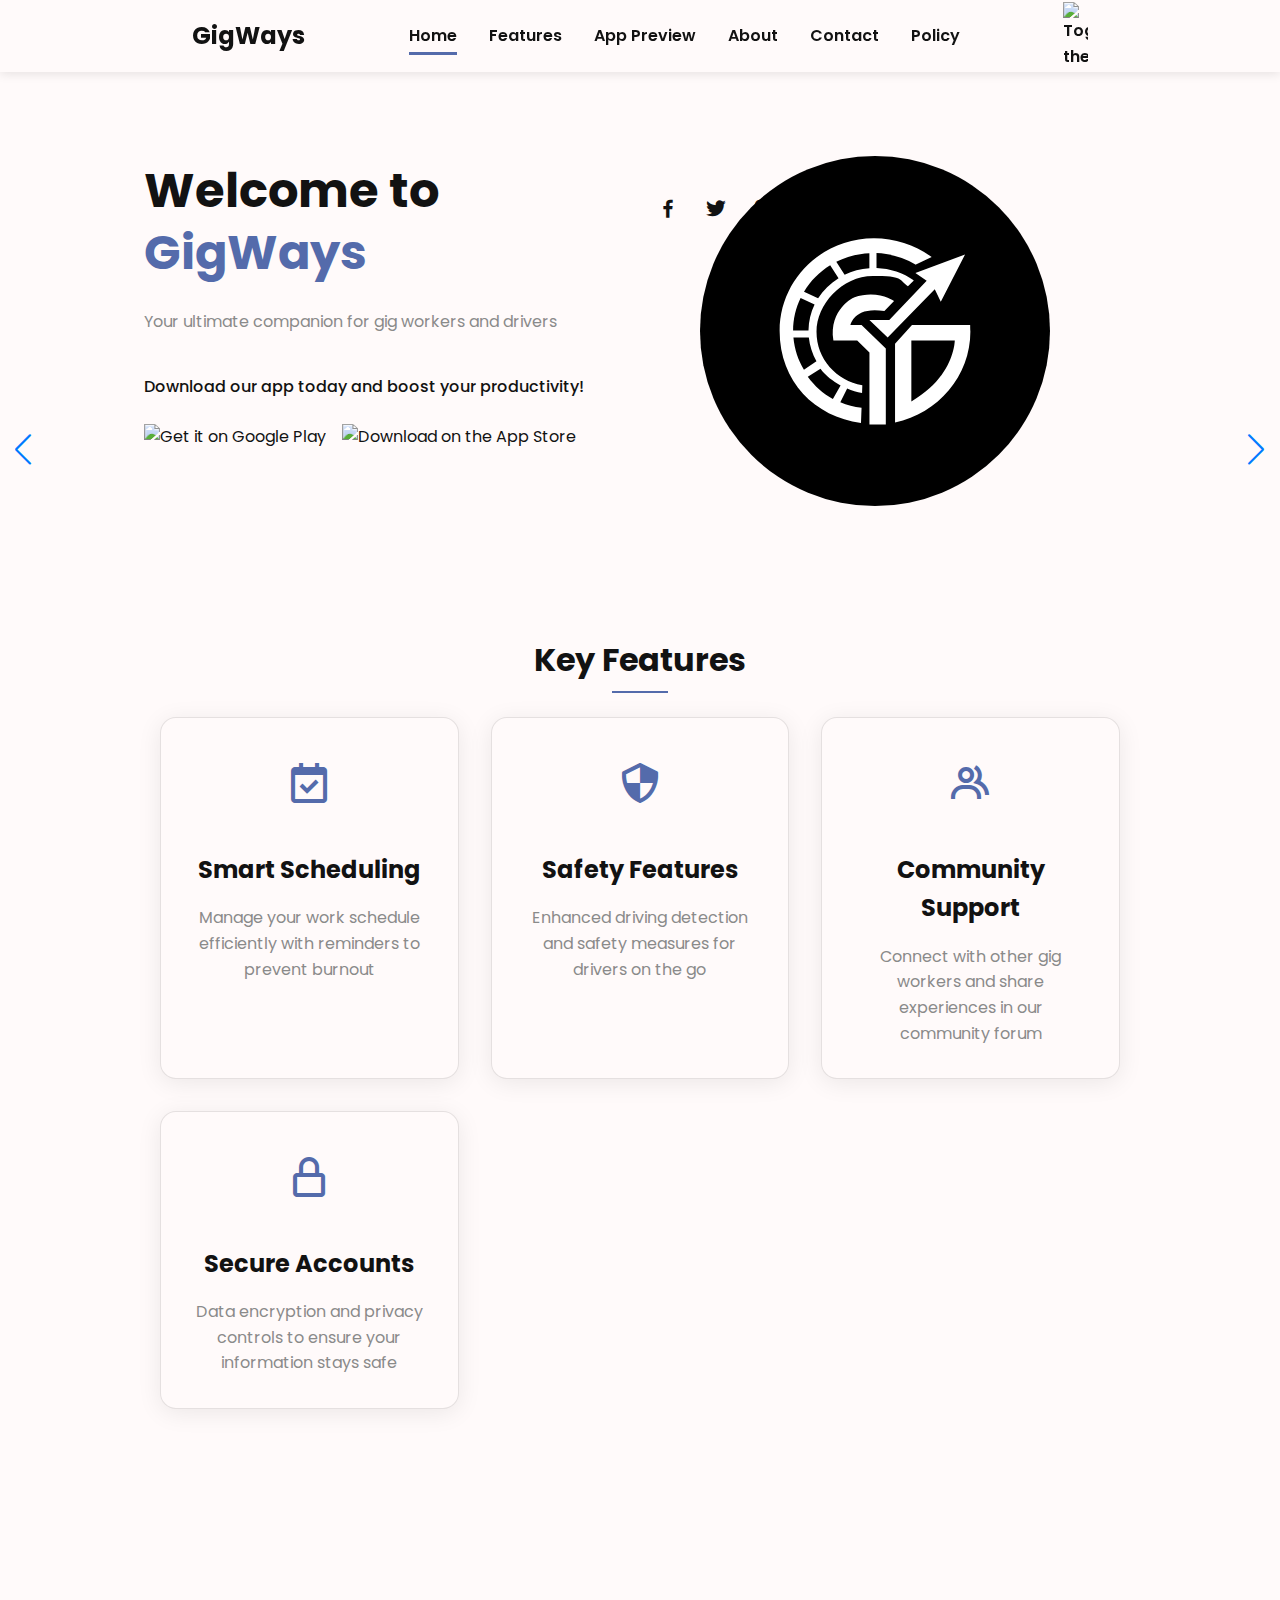
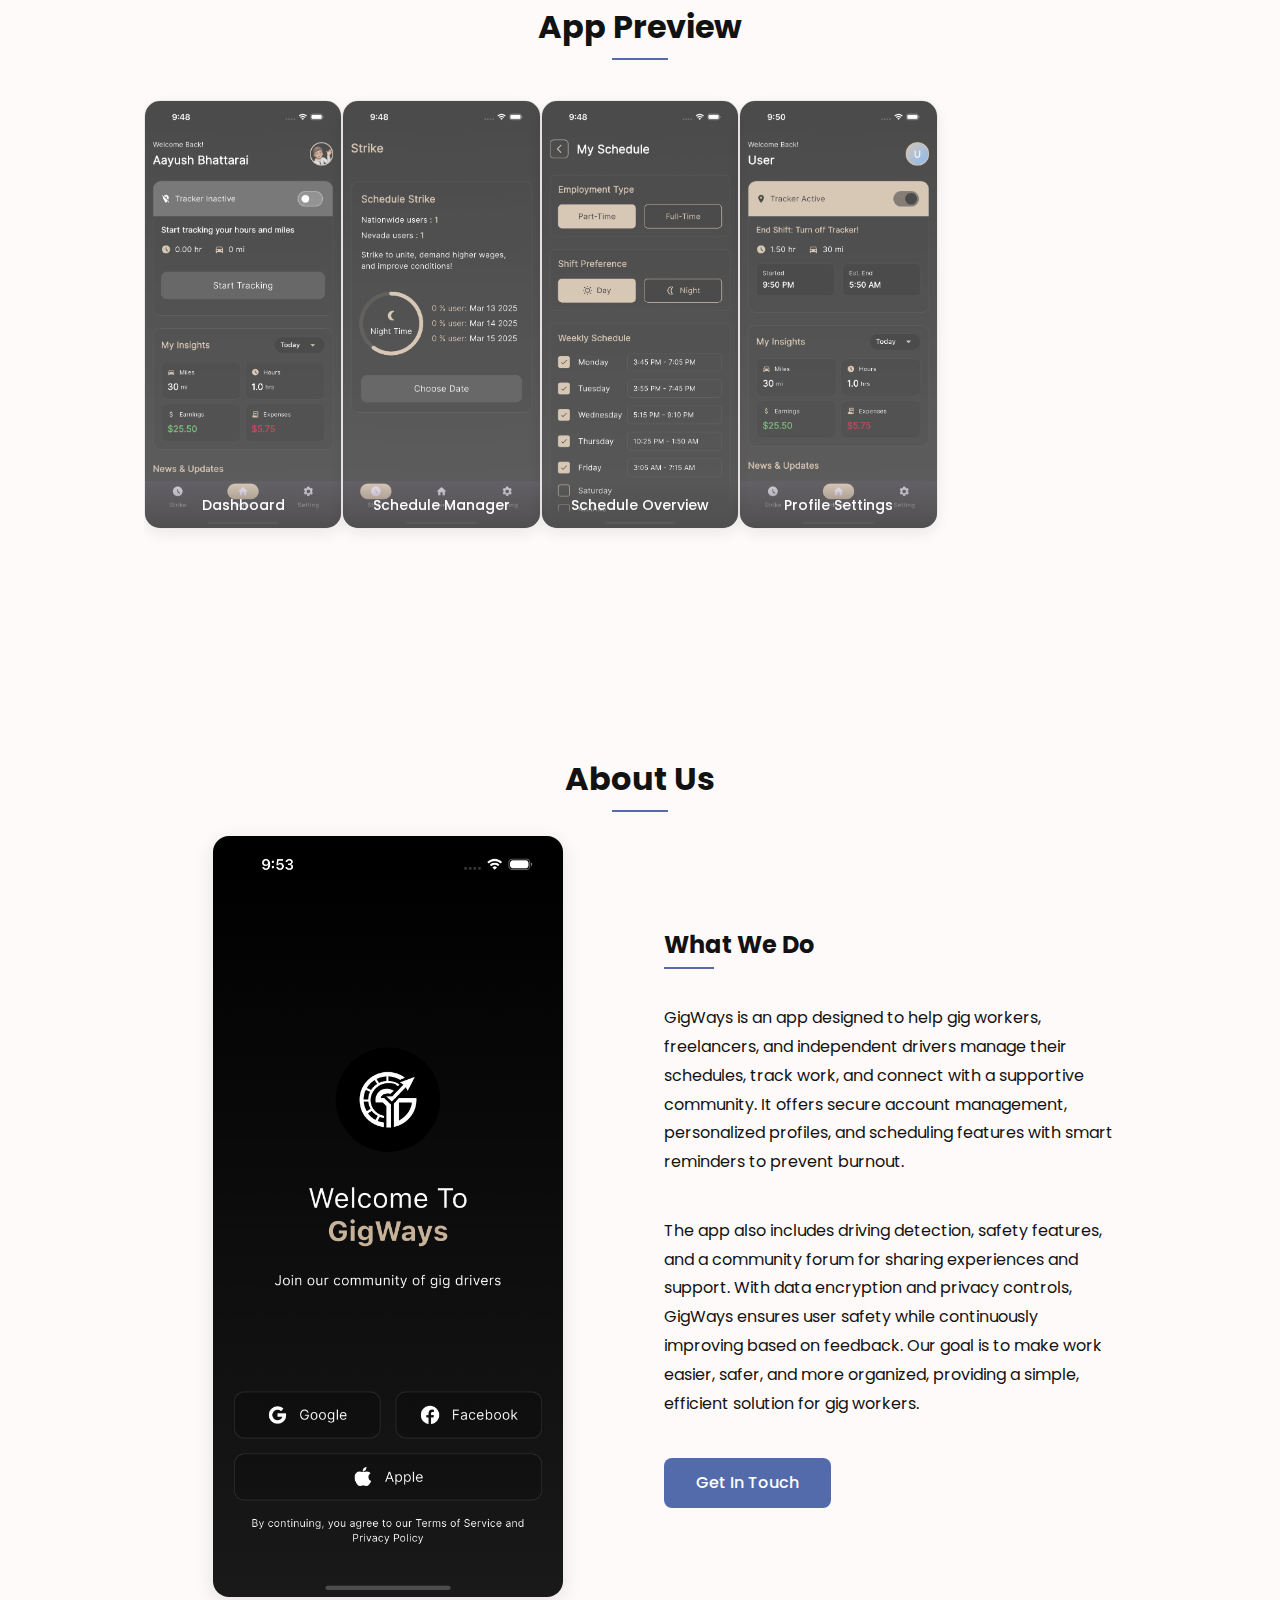
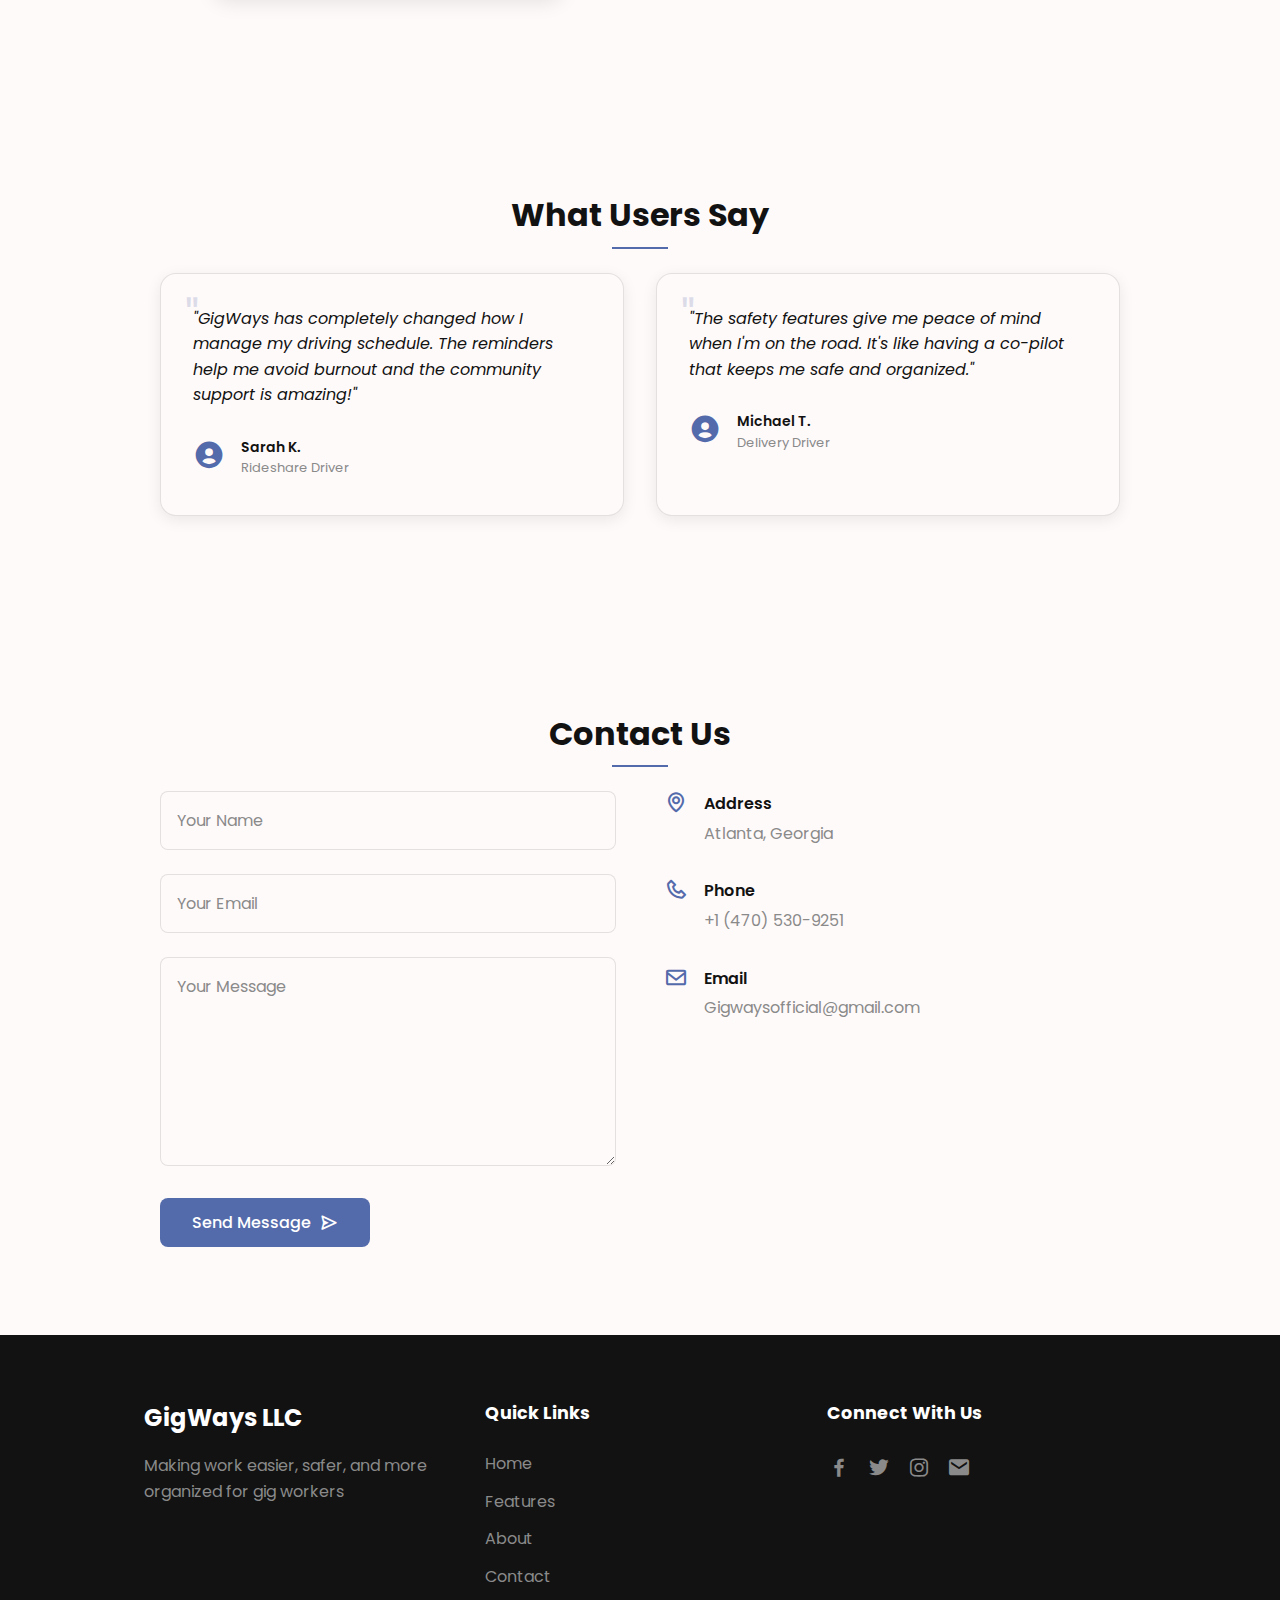
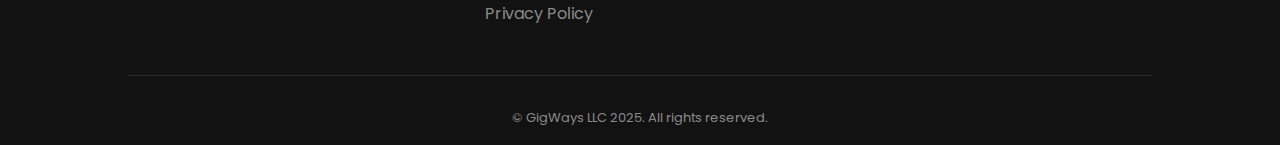
==== index.html @ cc5a4493 "feat: improved website interface and addes screenshoot images" ====
<!DOCTYPE html>
<html lang="en">
  <head>
    <meta charset="UTF-8" />
    <meta name="viewport" content="width=device-width, initial-scale=1.0" />
    <link rel="stylesheet" href="assets/css/styles.css" />
    <link rel="icon" href="assets/img/App.png" />

    <!-- Box Icons -->
    <link
      href="https://cdn.jsdelivr.net/npm/boxicons@2.0.5/css/boxicons.min.css"
      rel="stylesheet"
    />

    <!-- Swiper CSS for carousel -->
    <link
      rel="stylesheet"
      href="https://unpkg.com/swiper/swiper-bundle.min.css"
    />

    <title>GigWays - Driver Assistant App</title>
  </head>

  <body>
    <!--===== HEADER =====-->
    <header class="l-header">
      <nav class="nav bd-grid">
        <div>
          <a href="#" class="nav__logo">GigWays</a>
        </div>

        <div class="nav__menu" id="nav-menu">
          <ul class="nav__list">
            <li class="nav__item">
              <a href="#home" class="nav__link active">Home</a>
            </li>
            <li class="nav__item">
              <a href="#features" class="nav__link">Features</a>
            </li>
            <li class="nav__item">
              <a href="#preview" class="nav__link">App Preview</a>
            </li>
            <li class="nav__item">
              <a href="#about" class="nav__link">About</a>
            </li>
            <li class="nav__item">
              <a href="#contact" class="nav__link">Contact</a>
            </li>
            <li class="nav__item">
              <a href="privacy-policy.html" class="nav__link">Policy</a>
            </li>
          </ul>
        </div>
        <div class="theme">
          <img src="assets/img/moon.png" id="iconMS" alt="Toggle theme" />
        </div>

        <div class="nav__toggle" id="nav-toggle">
          <i class="bx bx-menu"></i>
        </div>
      </nav>
    </header>

    <main class="l-main">
      <!--===== HOME =====-->
      <section class="home bd-grid" id="home">
        <div class="home__data">
          <h1 class="home__title">
            Welcome to <span class="home__title-color">GigWays</span>
          </h1>
          <p class="home__description">
            Your ultimate companion for gig workers and drivers
          </p>

          <div class="home__cta">
            <p class="cta__text">
              Download our app today and boost your productivity!
            </p>
            <div class="home__download">
              <a
                href="https://play.google.com/store/apps/details?id=your.app.id"
                class="download__link"
              >
                <img
                  src="assets/img/andriod.png"
                  alt="Get it on Google Play"
                  class="download__img"
                />
              </a>
              <a
                href="https://apps.apple.com/app/idYOUR_APP_ID"
                class="download__link"
              >
                <img
                  src="assets/img/ios.png"
                  alt="Download on the App Store"
                  class="download__img"
                />
              </a>
            </div>
          </div>
        </div>

        <div class="home__social">
          <a
            href="https://www.facebook.com/profile.php?id=61563875650279"
            class="home__social-icon"
            ><i class="bx bxl-facebook"></i
          ></a>
          <a
            href="https://x.com/i/flow/single_sign_on"
            class="home__social-icon"
            ><i class="bx bxl-twitter"></i
          ></a>
          <a
            href="https://www.instagram.com/kasxerofficials/"
            class="home__social-icon"
            ><i class="bx bxl-instagram"></i
          ></a>
        </div>

        <div class="home__img">
          <img src="assets/img/logo.svg" alt="GigWays Logo" />
        </div>
      </section>

      <!--===== FEATURES =====-->
      <section class="features section" id="features">
        <h2 class="section-title">Key Features</h2>

        <div class="features__container bd-grid">
          <div class="feature__card">
            <div class="feature__icon">
              <i class="bx bx-calendar-check"></i>
            </div>
            <h3 class="feature__title">Smart Scheduling</h3>
            <p class="feature__description">
              Manage your work schedule efficiently with reminders to prevent
              burnout
            </p>
          </div>

          <div class="feature__card">
            <div class="feature__icon">
              <i class="bx bx-shield-quarter"></i>
            </div>
            <h3 class="feature__title">Safety Features</h3>
            <p class="feature__description">
              Enhanced driving detection and safety measures for drivers on the
              go
            </p>
          </div>

          <div class="feature__card">
            <div class="feature__icon">
              <i class="bx bx-group"></i>
            </div>
            <h3 class="feature__title">Community Support</h3>
            <p class="feature__description">
              Connect with other gig workers and share experiences in our
              community forum
            </p>
          </div>

          <div class="feature__card">
            <div class="feature__icon">
              <i class="bx bx-lock-alt"></i>
            </div>
            <h3 class="feature__title">Secure Accounts</h3>
            <p class="feature__description">
              Data encryption and privacy controls to ensure your information
              stays safe
            </p>
          </div>
        </div>
      </section>

      <!--===== APP PREVIEW CAROUSEL =====-->
      <section class="preview section" id="preview">
        <h2 class="section-title">App Preview</h2>

        <div class="preview__container">
          <!-- Swiper carousel -->
          <div class="swiper-container">
            <div class="swiper-wrapper">
              <!-- Replace these with your actual screenshots -->
              <div class="swiper-slide">
                <div class="screenshot__container">
                  <img
                    src="assets/img/screenshots/home.png"
                    alt="App Screenshot 1"
                    class="screenshot__img"
                  />
                  <div class="screenshot__overlay">
                    <h3 class="screenshot__title">Dashboard</h3>
                  </div>
                </div>
              </div>
              <div class="swiper-slide">
                <div class="screenshot__container">
                  <img
                    src="assets/img/screenshots/strike.png"
                    alt="App Screenshot 2"
                    class="screenshot__img"
                  />
                  <div class="screenshot__overlay">
                    <h3 class="screenshot__title">Schedule Manager</h3>
                  </div>
                </div>
              </div>
              <div class="swiper-slide">
                <div class="screenshot__container">
                  <img
                    src="assets/img/screenshots/schedule.png"
                    alt="App Screenshot 3"
                    class="screenshot__img"
                  />
                  <div class="screenshot__overlay">
                    <h3 class="screenshot__title">Schedule Overview</h3>
                  </div>
                </div>
              </div>
              <div class="swiper-slide">
                <div class="screenshot__container">
                  <img
                    src="assets/img/screenshots/tracker_home.png"
                    alt="App Screenshot 4"
                    class="screenshot__img"
                  />
                  <div class="screenshot__overlay">
                    <h3 class="screenshot__title">Profile Settings</h3>
                  </div>
                </div>
              </div>
            </div>

            <!-- Add Navigation Arrows -->
            <div class="swiper-button-next"></div>
            <div class="swiper-button-prev"></div>

            <!-- Add Pagination -->
            <div class="swiper-pagination"></div>
          </div>
        </div>
      </section>

      <!--===== ABOUT =====-->
      <section class="about section" id="about">
        <h2 class="section-title">About Us</h2>

        <div class="about__container bd-grid">
          <div class="about__img">
            <img src="assets/img/screenshots/welcome.png" alt="Gigways" />
          </div>

          <div class="about__content">
            <h2 class="about__subtitle">What We Do</h2>
            <p class="about__text">
              GigWays is an app designed to help gig workers, freelancers, and
              independent drivers manage their schedules, track work, and
              connect with a supportive community. It offers secure account
              management, personalized profiles, and scheduling features with
              smart reminders to prevent burnout.
            </p>

            <p class="about__text">
              The app also includes driving detection, safety features, and a
              community forum for sharing experiences and support. With data
              encryption and privacy controls, GigWays ensures user safety while
              continuously improving based on feedback. Our goal is to make work
              easier, safer, and more organized, providing a simple, efficient
              solution for gig workers.
            </p>

            <a href="#contact" class="about__button btn">Get In Touch</a>
          </div>
        </div>
      </section>

      <!--===== TESTIMONIALS =====-->
      <section class="testimonials section">
        <h2 class="section-title">What Users Say</h2>

        <div class="testimonials__container bd-grid">
          <div class="testimonial__card">
            <div class="testimonial__content">
              <p class="testimonial__text">
                "GigWays has completely changed how I manage my driving
                schedule. The reminders help me avoid burnout and the community
                support is amazing!"
              </p>
            </div>
            <div class="testimonial__user">
              <div class="testimonial__avatar">
                <i class="bx bxs-user-circle"></i>
              </div>
              <div class="testimonial__info">
                <h3 class="testimonial__name">Sarah K.</h3>
                <p class="testimonial__role">Rideshare Driver</p>
              </div>
            </div>
          </div>

          <div class="testimonial__card">
            <div class="testimonial__content">
              <p class="testimonial__text">
                "The safety features give me peace of mind when I'm on the road.
                It's like having a co-pilot that keeps me safe and organized."
              </p>
            </div>
            <div class="testimonial__user">
              <div class="testimonial__avatar">
                <i class="bx bxs-user-circle"></i>
              </div>
              <div class="testimonial__info">
                <h3 class="testimonial__name">Michael T.</h3>
                <p class="testimonial__role">Delivery Driver</p>
              </div>
            </div>
          </div>
        </div>
      </section>

      <!--===== CONTACT =====-->
      <section class="contact section" id="contact">
        <h2 class="section-title">Contact Us</h2>
        <div class="contact__container bd-grid">
          <form
            id="my-form"
            action="https://formspree.io/f/mzboyvbe"
            method="POST"
            class="contact__form"
          >
            <div class="form__group">
              <input
                type="text"
                name="name"
                placeholder="Your Name"
                class="contact__input"
                required
              />
            </div>

            <div class="form__group">
              <input
                type="email"
                name="email"
                placeholder="Your Email"
                class="contact__input"
                required
              />
            </div>

            <div class="form__group">
              <textarea
                name="message"
                placeholder="Your Message"
                class="contact__input"
                rows="7"
                required
              ></textarea>
            </div>

            <button
              type="submit"
              id="my-form-button"
              class="btn contact__button"
            >
              <span>Send Message</span>
              <i class="bx bx-send"></i>
            </button>

            <p id="my-form-status"></p>
          </form>

          <div class="contact__info">
            <div class="contact__info-item">
              <i class="bx bx-map contact__info-icon"></i>
              <div>
                <h3 class="contact__info-title">Address</h3>
                <p class="contact__info-text">Atlanta, Georgia</p>
              </div>
            </div>

            <div class="contact__info-item">
              <i class="bx bx-phone contact__info-icon"></i>
              <div>
                <h3 class="contact__info-title">Phone</h3>
                <p class="contact__info-text">+1 (470) 530-9251</p>
              </div>
            </div>

            <div class="contact__info-item">
              <i class="bx bx-envelope contact__info-icon"></i>
              <div>
                <h3 class="contact__info-title">Email</h3>
                <p class="contact__info-text">Gigwaysofficial@gmail.com</p>
              </div>
            </div>
          </div>
        </div>
      </section>
    </main>

    <!--===== FOOTER =====-->
    <footer class="footer">
      <div class="footer__container">
        <div class="footer__content">
          <h2 class="footer__title">GigWays LLC</h2>
          <p class="footer__description">
            Making work easier, safer, and more organized for gig workers
          </p>
        </div>

        <div class="footer__content">
          <h3 class="footer__subtitle">Quick Links</h3>
          <ul class="footer__links">
            <li><a href="#home" class="footer__link">Home</a></li>
            <li><a href="#features" class="footer__link">Features</a></li>
            <li><a href="#about" class="footer__link">About</a></li>
            <li><a href="#contact" class="footer__link">Contact</a></li>
            <li>
              <a href="privacy-policy.html" class="footer__link"
                >Privacy Policy</a
              >
            </li>
          </ul>
        </div>

        <div class="footer__content">
          <h3 class="footer__subtitle">Connect With Us</h3>
          <div class="footer__social">
            <a
              href="https://www.facebook.com/profile.php?id=61563875650279"
              class="footer__icon"
              ><i class="bx bxl-facebook"></i
            ></a>
            <a href="https://x.com/i/flow/single_sign_on" class="footer__icon"
              ><i class="bx bxl-twitter"></i
            ></a>
            <a
              href="https://www.instagram.com/kasxerofficials/"
              class="footer__icon"
              ><i class="bx bxl-instagram"></i
            ></a>
            <a href="mailto:Gigwaysofficial@gmail.com" class="footer__icon"
              ><i class="bx bxs-envelope"></i
            ></a>
          </div>
        </div>
      </div>

      <div class="footer__bottom">
        <p class="footer__copy">© GigWays LLC 2025. All rights reserved.</p>
      </div>
    </footer>

    <!--===== SCROLL REVEAL =====-->
    <script src="https://unpkg.com/scrollreveal"></script>

    <!--===== SWIPER JS =====-->
    <script src="https://unpkg.com/swiper/swiper-bundle.min.js"></script>

    <!--===== MAIN JS =====-->
    <script src="assets/js/main.js"></script>
  </body>
</html>
---- assets/css/styles.css ----
/*===== GOOGLE FONTS =====*/
@import url("https://fonts.googleapis.com/css2?family=Poppins:wght@400;500;600;700&display=swap");

/*===== VARIABLES CSS =====*/
:root {
  --header-height: 3rem;
  --font-semi: 600;
  
  /*===== Colors =====*/
  --first-color: #FFFAFA;
  --second-color: #121212;
  --third-color: #546bab;
  --accent-color: #64a0ff;
  --text-color-light: #8a8a8a;
  --border-color: rgba(0, 0, 0, 0.1);
  
  /*===== Font and typography =====*/
  --body-font: 'Poppins', sans-serif;
  --big-font-size: 2rem;
  --h2-font-size: 1.25rem;
  --h3-font-size: 1.125rem;
  --normal-font-size: 0.938rem;
  --small-font-size: 0.813rem;
  --smaller-font-size: 0.75rem;
  
  /*===== Margins =====*/
  --mb-1: 0.5rem;
  --mb-2: 1rem;
  --mb-3: 1.5rem;
  --mb-4: 2rem;
  --mb-5: 2.5rem;
  --mb-6: 3rem;
  
  /*===== z index =====*/
  --z-back: -10;
  --z-normal: 1;
  --z-tooltip: 10;
  --z-fixed: 100;
  
  /*===== Transitions =====*/
  --transition-fast: 0.3s;
  --transition-normal: 0.5s;
}

/* dark theme */
.dark-theme {
  --first-color: #121212;
  --second-color: #FFFAFA;
  --third-color: #64a0ff;
  --text-color-light: #b0b0b0;
  --border-color: rgba(255, 255, 255, 0.1);
}

#iconMS {
  width: 25px;
  cursor: pointer;
  transition: transform var(--transition-fast);
}

#iconMS:hover {
  transform: rotate(30deg);
}

@media screen and (min-width: 968px) {
  :root {
    --big-font-size: 3rem;
    --h2-font-size: 2rem;
    --h3-font-size: 1.5rem;
    --normal-font-size: 1rem;
    --small-font-size: 0.875rem;
    --smaller-font-size: 0.813rem;
  }
}

/*===== BASE =====*/
*, ::before, ::after {
  box-sizing: border-box;
  margin: 0;
  padding: 0;
}

html {
  scroll-behavior: smooth;
}

body {
  margin: var(--header-height) 0 0 0;
  font-family: var(--body-font);
  font-size: var(--normal-font-size);
  color: var(--second-color);
  background-color: var(--first-color);
  line-height: 1.6;
  transition: background-color var(--transition-fast), color var(--transition-fast);
}

h1, h2, h3, p {
  margin: 0;
}

ul {
  margin: 0;
  padding: 0;
  list-style: none;
}

a {
  text-decoration: none;
  color: var(--second-color);
  transition: color var(--transition-fast);
}

a:hover {
  color: var(--third-color);
}

img {
  max-width: 100%;
  height: auto;
  display: block;
}

button, 
input, 
textarea {
  font-family: var(--body-font);
  font-size: var(--normal-font-size);
  outline: none;
  border: none;
}

button {
  cursor: pointer;
  border: none;
  outline: none;
}

/*===== CLASS CSS ===== */
.section {
  padding: 5rem 0 3rem;
  width: 100%;
  max-width: 1024px;
  margin: 0 auto;
}

.section-title {
  position: relative;
  font-size: var(--h2-font-size);
  color: var(--second-color);
  margin: var(--mb-4) 0;
  text-align: center;
  transition: color var(--transition-fast);
}

.section-title::after {
  content: '';
  position: absolute;
  width: 56px;
  height: 2px;
  background-color: var(--third-color);
  left: 0;
  right: 0;
  margin: auto;
  bottom: -0.5rem;
  transition: width var(--transition-normal);
}

.section-title:hover::after {
  width: 96px;
}

/*===== LAYOUT =====*/
.bd-grid {
  max-width: 1024px;
  display: grid;
  grid-template-columns: repeat(auto-fit, minmax(260px, 1fr));
  gap: 2rem;
  margin-left: auto;
  margin-right: auto;
  padding-left: var(--mb-2);
  padding-right: var(--mb-2);
}

.l-header {
  width: 100%;
  position: fixed;
  top: 0;
  left: 0;
  z-index: var(--z-fixed);
  background-color: var(--first-color);
  box-shadow: 0 2px 10px rgba(0, 0, 0, 0.1);
  transition: background-color var(--transition-fast);
}

/*===== NAV =====*/
.nav {
  height: var(--header-height);
  display: flex;
  justify-content: space-between;
  align-items: center;
  font-weight: var(--font-semi);
  max-width: 1024px;
  margin: 0 auto;
  padding: 0 var(--mb-2);
}

.nav__logo {
  font-size: 1.5rem;
  font-weight: 700;
  color: var(--second-color);
  transition: color var(--transition-fast);
}

.nav__logo:hover {
  color: var(--third-color);
}

@media screen and (max-width: 767px) {
  .nav__menu {
    position: fixed;
    top: var(--header-height);
    right: -100%;
    width: 70%;
    height: 100vh;
    padding: 2rem;
    background-color: var(--second-color);
    transition: var(--transition-normal);
    box-shadow: -5px 0 15px rgba(0, 0, 0, 0.1);
  }
  
  .nav__item {
    margin-bottom: var(--mb-4);
  }
  
  .nav__link {
    color: var(--first-color);
  }
}

.nav__link {
  position: relative;
  transition: color var(--transition-fast);
}

.nav__link:hover {
  color: var(--third-color);
}

.nav__link:hover::after {
  width: 100%;
}

.nav__link::after {
  content: '';
  position: absolute;
  width: 0;
  height: 0.18rem;
  left: 0;
  bottom: -0.5rem;
  background-color: var(--third-color);
  transition: width var(--transition-fast);
}

.nav__toggle {
  color: var(--second-color);
  font-size: 1.5rem;
  cursor: pointer;
}

/*Active menu*/
.active::after {
  width: 100%;
}

/*=== Show menu ===*/
.show {
  right: 0;
}

/*===== HOME =====*/
.home {
  position: relative;
  row-gap: 5rem;
  padding: 6rem 0 3rem;
  overflow: hidden;
  max-width: 1024px;
  margin: 0 auto;
}

.home__data {
  align-self: center;
  text-align: center;
  max-width: 600px;
  margin: 0 auto;
  padding: 0 var(--mb-2);
}

.home__title {
  font-size: var(--big-font-size);
  margin-bottom: var(--mb-3);
  line-height: 1.3;
}

.home__description {
  margin-bottom: var(--mb-4);
  color: var(--text-color-light);
  font-size: var(--normal-font-size);
}

.home__title-color {
  color: var(--third-color);
  transition: color var(--transition-fast);
}

.home__social {
  display: flex;
  justify-content: center;
  gap: var(--mb-3);
  margin-top: var(--mb-4);
}

.home__social-icon {
  font-size: 1.5rem;
  color: var(--second-color);
  transition: color var(--transition-fast), transform var(--transition-fast);
}

.home__social-icon:hover {
  color: var(--third-color);
  transform: translateY(-5px);
}

.home__img {
  width: 260px;
  margin: 0 auto;
  animation: float 6s ease-in-out infinite;
}

@keyframes float {
  0% {
    transform: translateY(0);
  }
  50% {
    transform: translateY(-20px);
  }
  100% {
    transform: translateY(0);
  }
}

.home__cta {
  margin-top: var(--mb-5);
}

.cta__text {
  font-weight: 500;
  margin-bottom: var(--mb-3);
}

.home__download {
  display: flex;
  justify-content: center;
  gap: var(--mb-2);
}

.download__img {
  height: 40px;
  transition: transform var(--transition-fast);
}

.download__img:hover {
  transform: scale(1.05);
}

/*===== FEATURES =====*/
.features__container {
  gap: 2rem;
}

.feature__card {
  background-color: var(--first-color);
  border-radius: 1rem;
  padding: 2rem;
  text-align: center;
  box-shadow: 0 4px 25px rgba(0, 0, 0, 0.08);
  transition: transform var(--transition-fast), box-shadow var(--transition-fast);
  border: 1px solid var(--border-color);
}

.feature__card:hover {
  transform: translateY(-10px);
  box-shadow: 0 8px 30px rgba(0, 0, 0, 0.12);
}

.feature__icon {
  font-size: 3rem;
  color: var(--third-color);
  margin-bottom: var(--mb-3);
}

.feature__title {
  font-size: var(--h3-font-size);
  margin-bottom: var(--mb-2);
}

.feature__description {
  color: var(--text-color-light);
}

/*===== APP PREVIEW CAROUSEL =====*/
.preview__container {
  max-width: 100%;
  width: 100%;
  margin: 0 auto;
  padding: 0;
  overflow: hidden;
}


.swiper-container {
  width: 100%;
  padding-top: var(--mb-2);
  padding-bottom: var(--mb-4);
  overflow: visible;
}

.swiper-slide {
  width: 20% !important;
  padding: 0;
  transition: transform 0.3s ease, opacity 0.3s ease;
  opacity: 0.7;
}


.screenshot__container {
  position: relative;
  border-radius: 1rem;
  overflow: hidden;
  box-shadow: 0 5px 15px rgba(0, 0, 0, 0.1);
  height: 100%;
  border: 1px solid var(--border-color);
  transition: all var(--transition-fast);
}


.swiper-slide-active .screenshot__container {
  box-shadow: 0 10px 25px rgba(0, 0, 0, 0.2);
}

.screenshot__container:hover {
  transform: translateY(-10px);
}

.screenshot__img {
  width: 100%;
  height: 100%;
  /* object-fit: cover; */
  background-color: rgba(0, 0, 0, 0.02);
}

.screenshot__overlay {
  position: absolute;
  bottom: 0;
  left: 0;
  width: 100%;
  padding: 0.75rem;
  background: linear-gradient(0deg, rgba(0, 0, 0, 0.8) 0%, rgba(0, 0, 0, 0) 100%);
}


.screenshot__title {
  color: white;
  font-size: var(--small-font-size);
  font-weight: 500;
  text-align: center;
}

.swiper-slide-active {
  transform: scale(1.1);
  opacity: 1;
  z-index: 2;
}

/* Swiper navigation buttons */
.swiper-button-next, 
.swiper-button-prev {
  color: var(--third-color);
  transform: scale(0.7);
}

/* Swiper pagination */
.swiper-pagination-bullet {
  background-color: var(--text-color-light);
  opacity: 0.5;
}


.swiper-pagination-bullet-active {
  background-color: var(--third-color);
  opacity: 1;
}

/*===== ABOUT =====*/
.about__container {
  display: grid;
  grid-template-columns: 1fr;
  gap: 3rem;
  align-items: center;
}

.about__img {
  border-radius: 1rem;
  overflow: hidden;
  box-shadow: 0 5px 20px rgba(0, 0, 0, 0.1);
  max-width: 350px;
  margin: 0 auto;
}

.about__content {
  display: flex;
  flex-direction: column;
  gap: var(--mb-3);
}

.about__subtitle {
  font-size: var(--h3-font-size);
  margin-bottom: var(--mb-2);
  position: relative;
  display: inline-block;
}

.about__subtitle::after {
  content: '';
  position: absolute;
  width: 50px;
  height: 2px;
  bottom: -5px;
  left: 0;
  background-color: var(--third-color);
}

.about__text {
  margin-bottom: var(--mb-2);
  color: var(--second-color);
  line-height: 1.8;
}

.about__button {
  align-self: flex-start;
}

/*===== TESTIMONIALS =====*/
.testimonials__container {
  gap: 2rem;
  margin-top: var(--mb-4);
}

.testimonial__card {
  background-color: var(--first-color);
  border-radius: 1rem;
  padding: 2rem;
  box-shadow: 0 4px 15px rgba(0, 0, 0, 0.08);
  display: flex;
  flex-direction: column;
  gap: 1.5rem;
  border: 1px solid var(--border-color);
  transition: transform var(--transition-fast);
}

.testimonial__card:hover {
  transform: translateY(-5px);
}

.testimonial__content {
  position: relative;
}

.testimonial__content::before {
  content: '"';
  font-size: 3rem;
  color: var(--third-color);
  opacity: 0.2;
  position: absolute;
  top: -1.5rem;
  left: -0.5rem;
}

.testimonial__text {
  font-style: italic;
  color: var(--second-color);
}

.testimonial__user {
  display: flex;
  align-items: center;
  gap: 1rem;
}

.testimonial__avatar {
  font-size: 2rem;
  color: var(--third-color);
}

.testimonial__name {
  font-size: var(--small-font-size);
  font-weight: var(--font-semi);
}

.testimonial__role {
  font-size: var(--smaller-font-size);
  color: var(--text-color-light);
}

/*===== CONTACT =====*/
.contact__container {
  display: grid;
  grid-template-columns: 1fr;
  gap: 3rem;
}

.form__group {
  margin-bottom: var(--mb-3);
}

.contact__input {
  width: 100%;
  font-size: var(--normal-font-size);
  padding: 1rem;
  border-radius: 0.5rem;
  border: 1px solid var(--border-color);
  outline: none;
  background-color: var(--first-color);
  color: var(--second-color);
  transition: border-color var(--transition-fast), box-shadow var(--transition-fast);
}

.contact__input:focus {
  border-color: var(--third-color);
  box-shadow: 0 0 0 2px rgba(84, 107, 171, 0.2);
}

.contact__input::placeholder {
  color: var(--text-color-light);
}

.contact__button {
  display: flex;
  align-items: center;
  justify-content: center;
  gap: 0.5rem;
  padding: 1rem 2rem;
}

.contact__button i {
  font-size: 1.2rem;
  transition: transform var(--transition-fast);
}

.contact__button:hover i {
  transform: translateX(5px);
}

#my-form-status {
  text-align: center;
  color: var(--third-color);
  margin-top: var(--mb-3);
  font-weight: 500;
}

.contact__info {
  display: flex;
  flex-direction: column;
  gap: 2rem;
}

.contact__info-item {
  display: flex;
  align-items: flex-start;
  gap: 1rem;
}

.contact__info-icon {
  font-size: 1.5rem;
  color: var(--third-color);
}

.contact__info-title {
  font-size: var(--normal-font-size);
  font-weight: var(--font-semi);
  margin-bottom: 0.25rem;
}

.contact__info-text {
  color: var(--text-color-light);
}

/* BUTTONS */
.btn {
  display: inline-flex;
  align-items: center;
  justify-content: center;
  background-color: var(--third-color);
  color: white;
  padding: 0.75rem 2rem;
  border-radius: 0.5rem;
  font-weight: 500;
  transition: background-color var(--transition-fast), transform var(--transition-fast), box-shadow var(--transition-fast);
}

.btn:hover {
  background-color: var(--accent-color);
  color: white;
  transform: translateY(-3px);
  box-shadow: 0 5px 15px rgba(84, 107, 171, 0.3);
}

/*===== FOOTER =====*/
.footer {
  background-color: var(--second-color);
  color: var(--first-color);
  padding: 4rem 0 1rem;
}

.footer__container {
  display: grid;
  grid-template-columns: repeat(auto-fit, minmax(220px, 1fr));
  gap: 2rem;
  max-width: 1024px;
  margin: 0 auto;
  padding: 0 var(--mb-2);
}

.footer__title {
  font-size: 1.5rem;
  margin-bottom: var(--mb-2);
  color: white;
}

.footer__description {
  margin-bottom: var(--mb-3);
  color: var(--text-color-light);
}

.footer__subtitle {
  font-size: 1.1rem;
  color: white;
  margin-bottom: var(--mb-3);
}

.footer__links {
  display: flex;
  flex-direction: column;
  gap: 0.75rem;
}

.footer__link {
  color: var(--text-color-light);
  transition: color var(--transition-fast), transform var(--transition-fast);
  display: inline-block;
}

.footer__link:hover {
  color: white;
  transform: translateX(5px);
}

.footer__social {
  display: flex;
  gap: 1rem;
}

.footer__icon {
  font-size: 1.5rem;
  color: var(--text-color-light);
  transition: color var(--transition-fast), transform var(--transition-fast);
}

.footer__icon:hover {
  color: white;
  transform: translateY(-5px);
}

.footer__bottom {
  max-width: 1024px;
  margin: 0 auto;
  padding: 2rem var(--mb-2) 0;
  border-top: 1px solid rgba(255, 255, 255, 0.1);
  margin-top: 3rem;
  text-align: center;
}

.footer__copy {
  font-size: var(--smaller-font-size);
  color: var(--text-color-light);
}

/* ===== MEDIA QUERIES=====*/
@media screen and (min-width: 576px) {
  .home {
    padding: 6rem 0 2rem;
  }
  
  .home__social {
    gap: 1.5rem;
  }
  
  .home__img {
    width: 300px;
  }
  
  .download__img {
    height: 50px;
  }
}

@media screen and (min-width: 768px) {
  body {
    margin: 0;
  }
  
  .l-main {
    max-width: 100%;
  }
  
  .section {
    padding-top: 6rem;
    padding-bottom: 4rem;
    padding-left: var(--mb-2);
    padding-right: var(--mb-2);
  }
  
  .nav {
    height: calc(var(--header-height) + 1.5rem);
    padding: 0 4rem;
  }
  
  .nav__list {
    display: flex;
    gap: 2rem;
  }
  
  .nav__item {
    margin-bottom: 0;
  }
  
  .nav__toggle {
    display: none;
  }
  
  .home {
    padding: 10rem 0 2rem;
  }
  
  .home__data {
    text-align: left;
  }
  
  .home__social {
    justify-content: flex-start;
  }
  
  .home__img {
    position: absolute;
    right: 10%;
    bottom: 0;
    width: 350px;
  }
  
  .home__cta {
    text-align: left;
  }
  
  .home__download {
    justify-content: flex-start;
  }
  
  .about__container {
    grid-template-columns: repeat(2, 1fr);
  }
  
  .contact__container {
    grid-template-columns: repeat(2, 1fr);
  }
}

@media screen and (min-width: 768px) {
  .swiper-slide {
    width: 200px;
  }
}

@media screen and (min-width: 992px) {
  .swiper-slide {
    width: 220px;
  }
}
/* Animation for screenshots */
@keyframes fadeIn {
  from {
    opacity: 0;
    transform: translateY(20px);
  }
  to {
    opacity: 1;
    transform: translateY(0);
  }
}

.screenshot__container {
  animation: fadeIn 0.6s ease forwards;
  max-width: 250px;
}
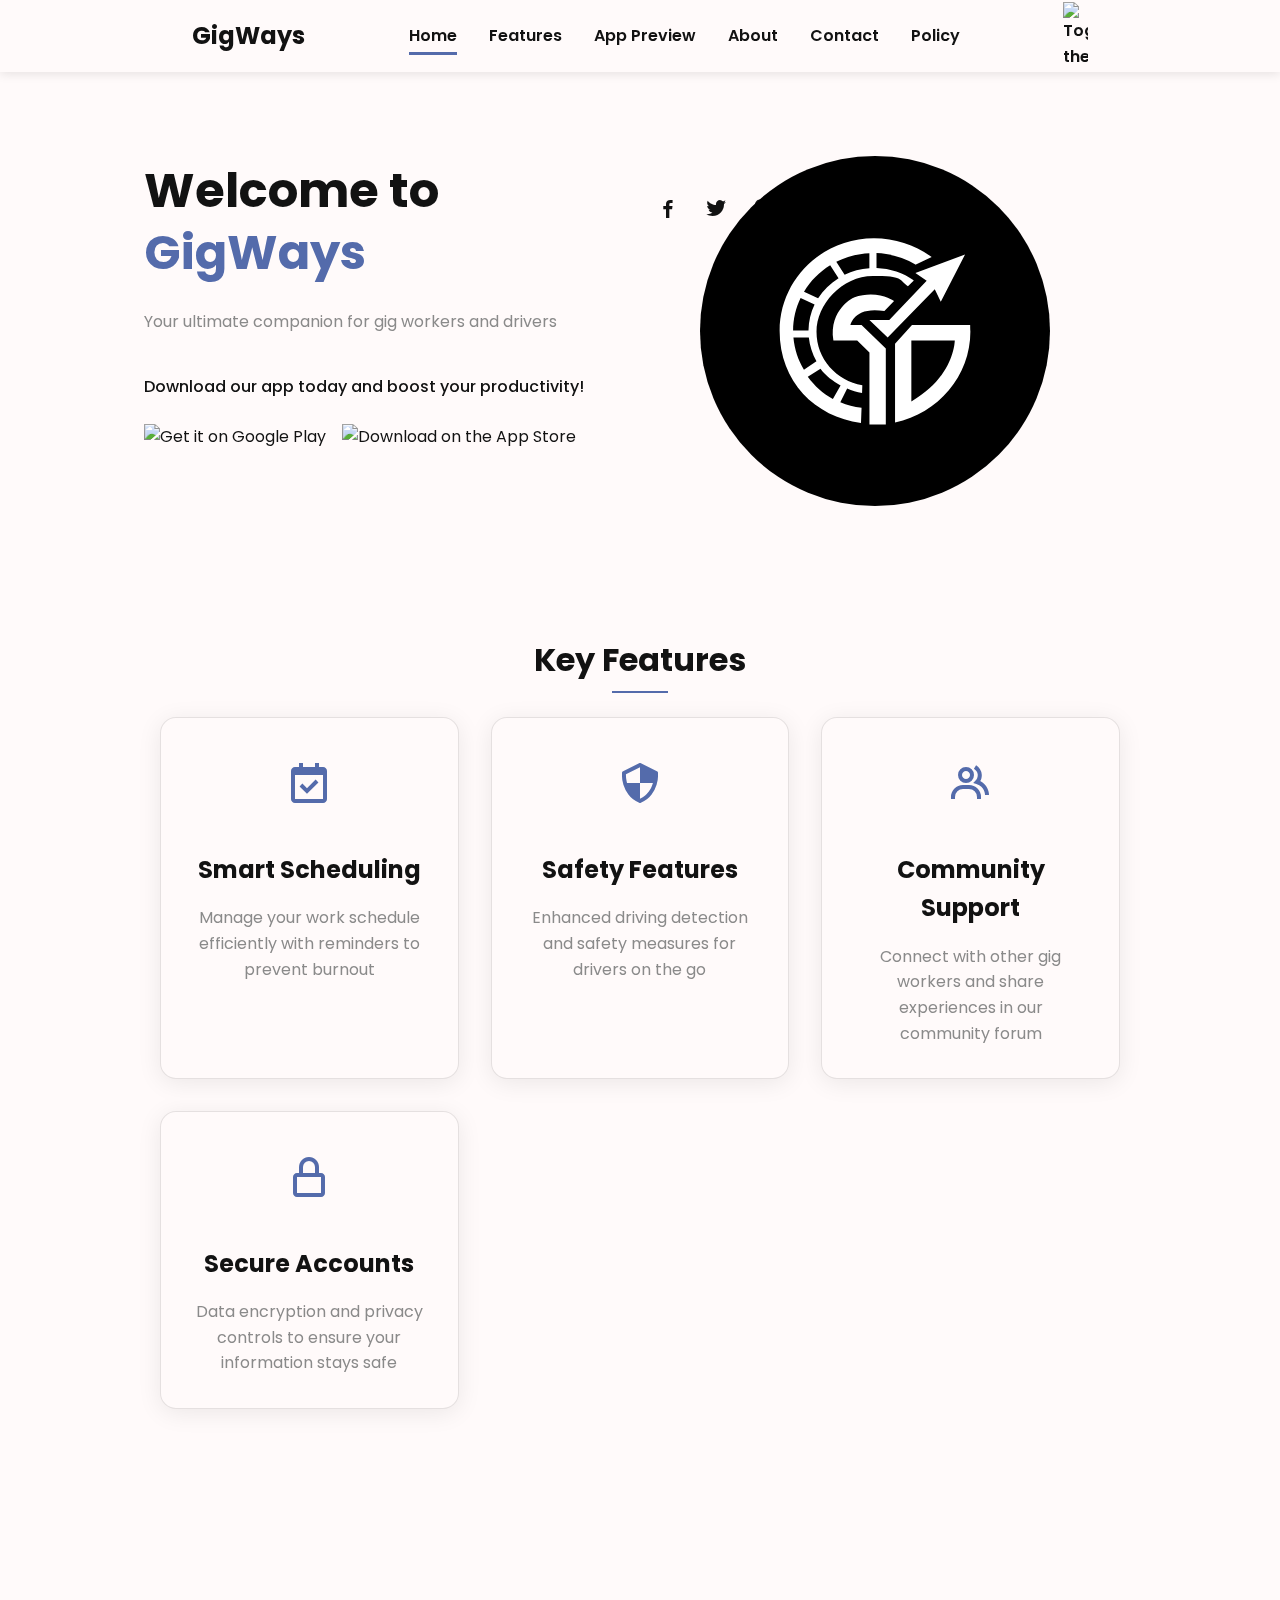
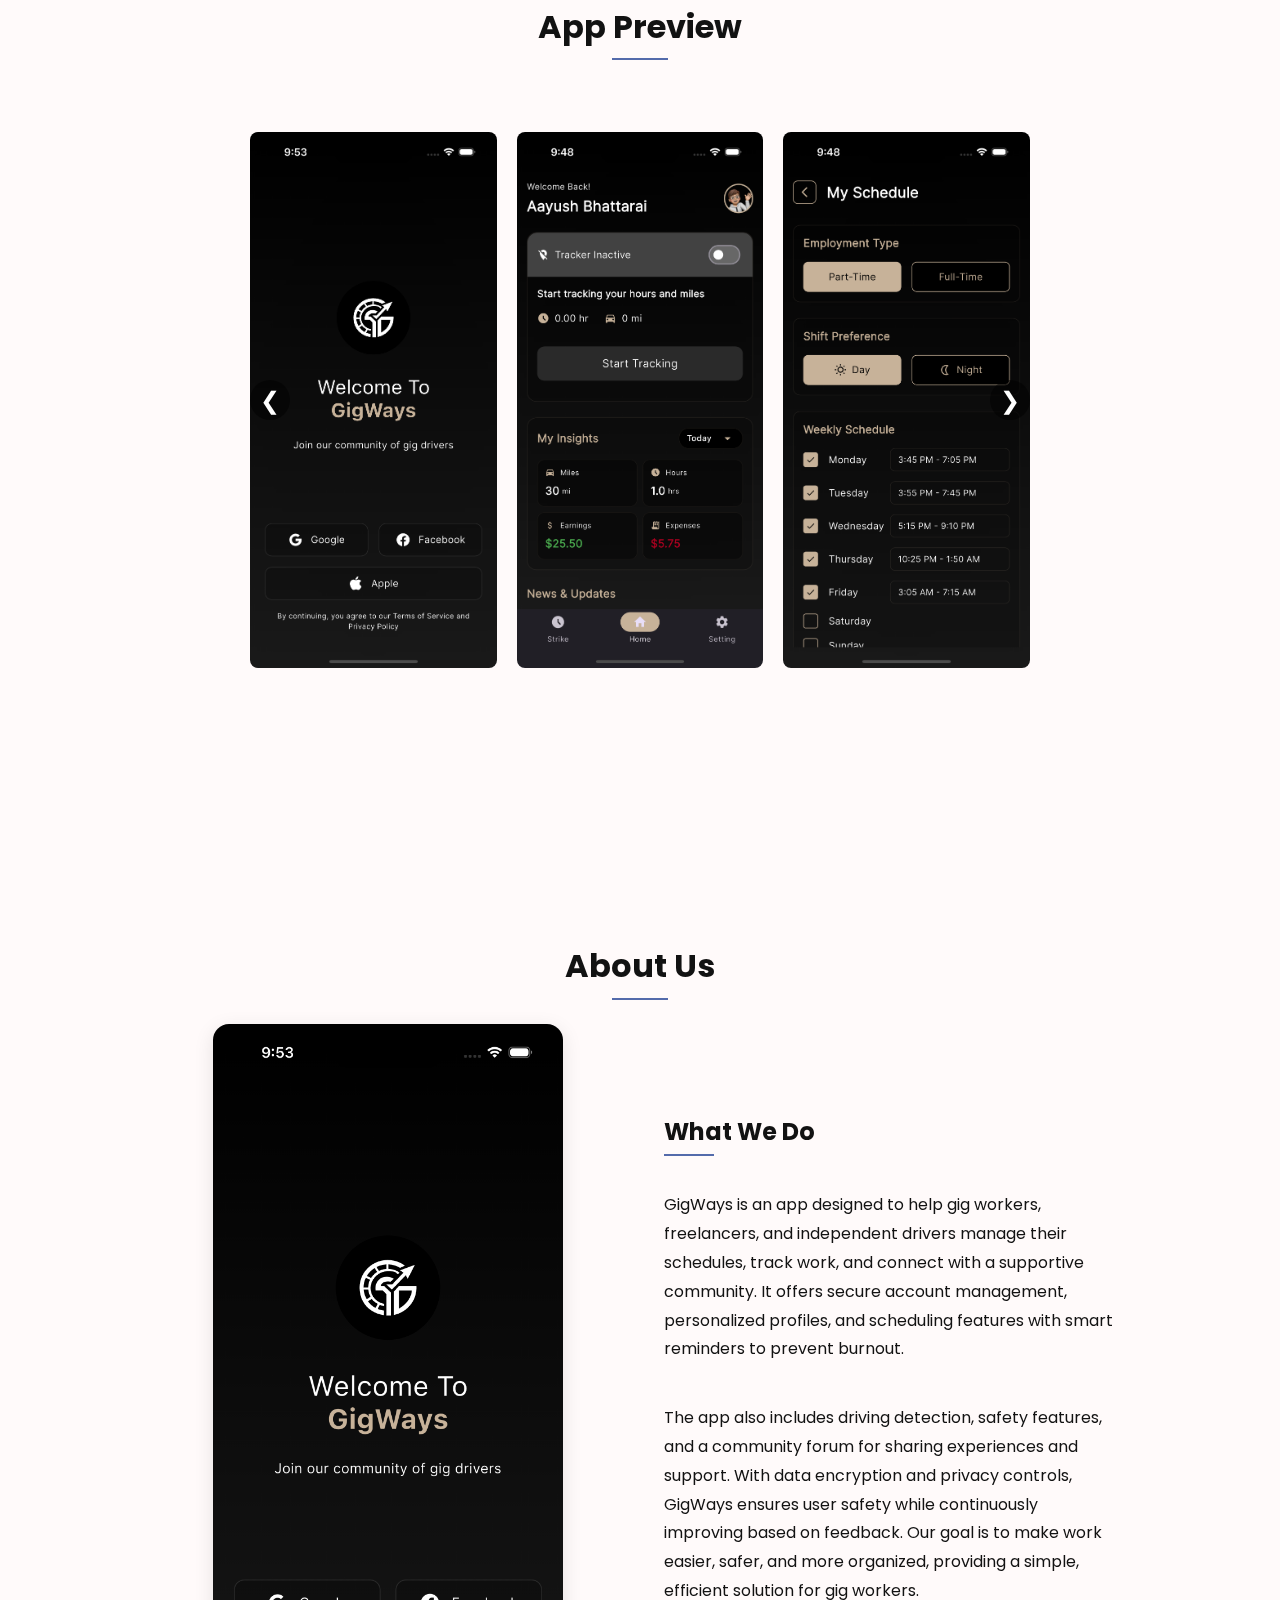
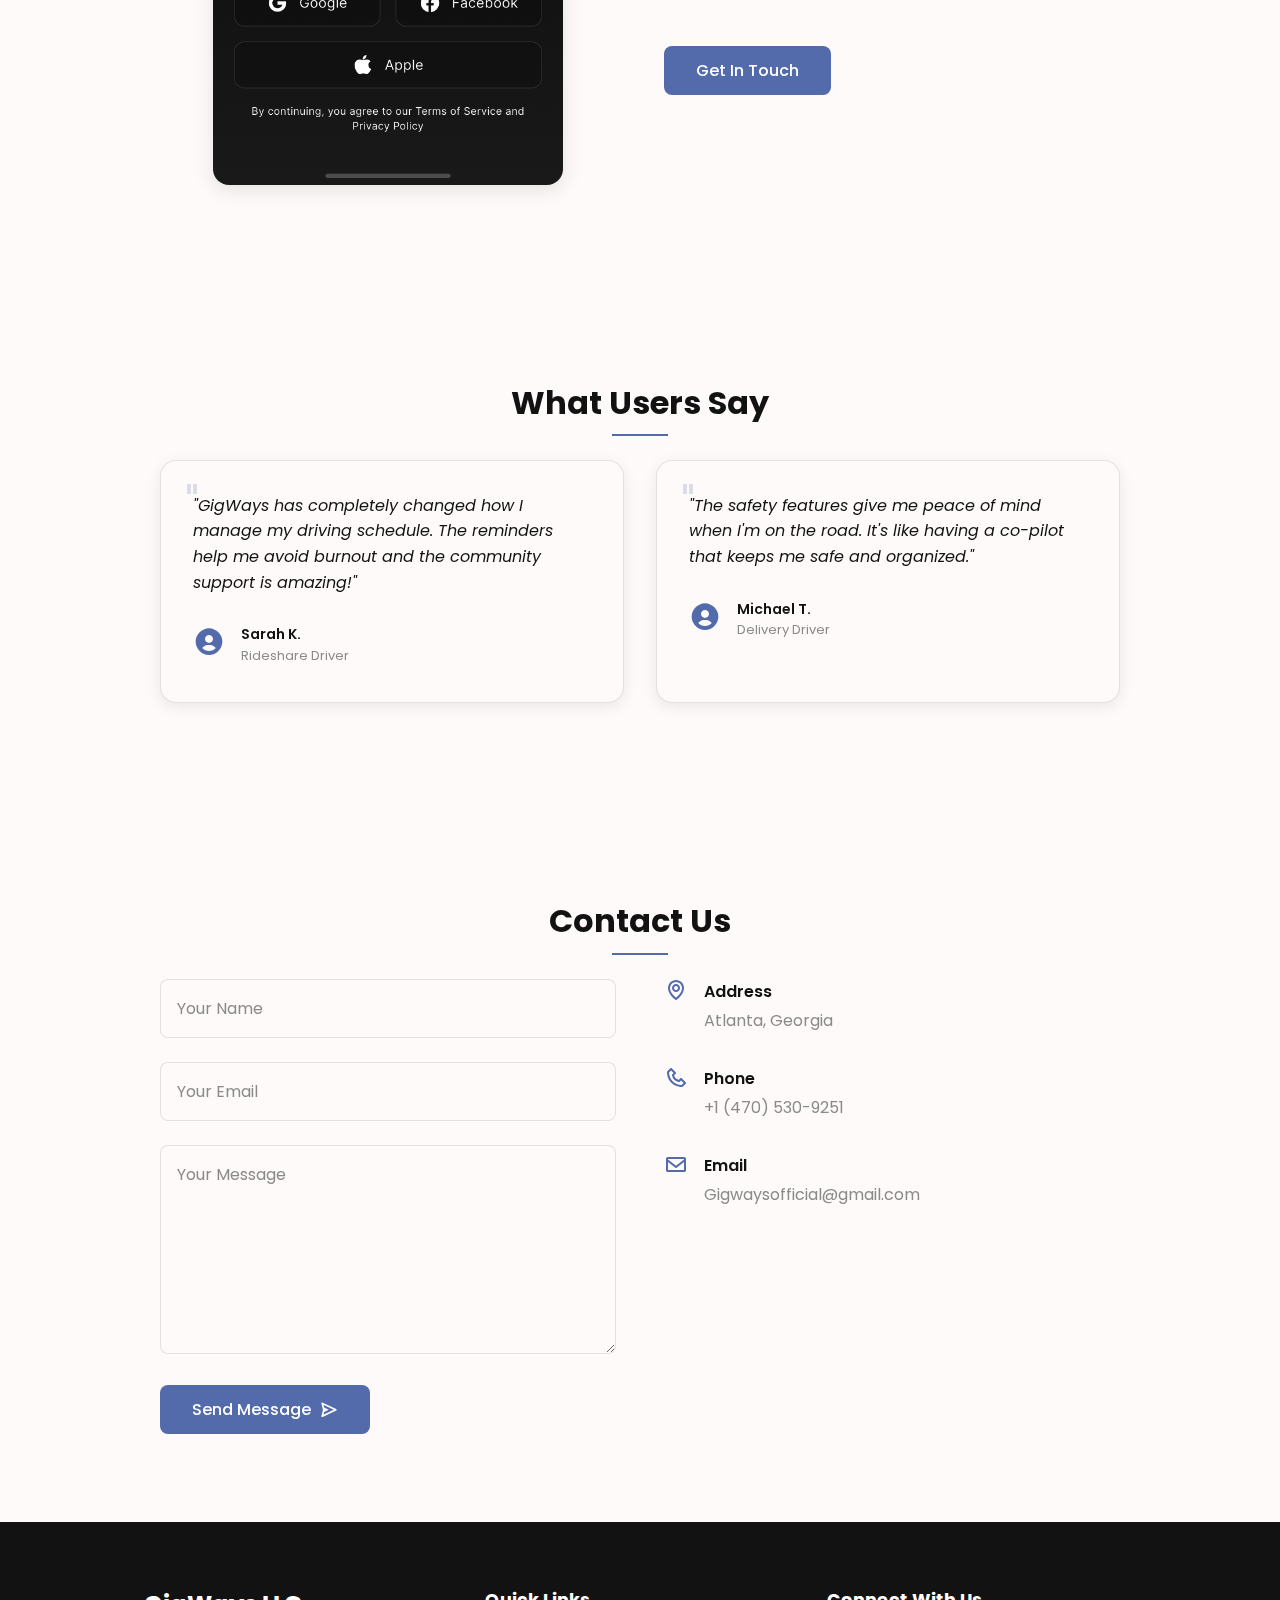
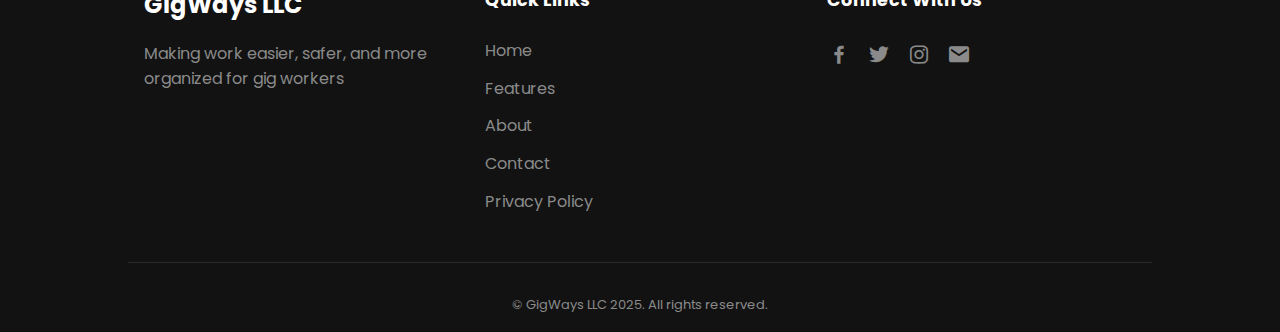
==== commit c3c5cd85: "feat: add bubble background animation and slider functionality" ====
--- a/index.html
+++ b/index.html
@@ -12,23 +12,18 @@
       rel="stylesheet"
     />
 
-    <!-- Swiper CSS for carousel -->
-    <link
-      rel="stylesheet"
-      href="https://unpkg.com/swiper/swiper-bundle.min.css"
-    />
-
     <title>GigWays - Driver Assistant App</title>
   </head>
-
   <body>
+    <!-- Bubble Background Animation -->
+    <div class="bubble-container"></div>
+
     <!--===== HEADER =====-->
     <header class="l-header">
       <nav class="nav bd-grid">
         <div>
           <a href="#" class="nav__logo">GigWays</a>
         </div>
-
         <div class="nav__menu" id="nav-menu">
           <ul class="nav__list">
             <li class="nav__item">
@@ -54,7 +49,6 @@
         <div class="theme">
           <img src="assets/img/moon.png" id="iconMS" alt="Toggle theme" />
         </div>
-
         <div class="nav__toggle" id="nav-toggle">
           <i class="bx bx-menu"></i>
         </div>
@@ -65,13 +59,12 @@
       <!--===== HOME =====-->
       <section class="home bd-grid" id="home">
         <div class="home__data">
-          <h1 class="home__title">
+          <h1 class="home__title" style="text-align: start">
             Welcome to <span class="home__title-color">GigWays</span>
           </h1>
           <p class="home__description">
             Your ultimate companion for gig workers and drivers
           </p>
-
           <div class="home__cta">
             <p class="cta__text">
               Download our app today and boost your productivity!
@@ -100,25 +93,26 @@
             </div>
           </div>
         </div>
-
         <div class="home__social">
           <a
             href="https://www.facebook.com/profile.php?id=61563875650279"
             class="home__social-icon"
-            ><i class="bx bxl-facebook"></i
-          ></a>
+          >
+            <i class="bx bxl-facebook"></i>
+          </a>
           <a
             href="https://x.com/i/flow/single_sign_on"
             class="home__social-icon"
-            ><i class="bx bxl-twitter"></i
-          ></a>
+          >
+            <i class="bx bxl-twitter"></i>
+          </a>
           <a
             href="https://www.instagram.com/kasxerofficials/"
             class="home__social-icon"
-            ><i class="bx bxl-instagram"></i
-          ></a>
-        </div>
-
+          >
+            <i class="bx bxl-instagram"></i>
+          </a>
+        </div>
         <div class="home__img">
           <img src="assets/img/logo.svg" alt="GigWays Logo" />
         </div>
@@ -127,7 +121,6 @@
       <!--===== FEATURES =====-->
       <section class="features section" id="features">
         <h2 class="section-title">Key Features</h2>
-
         <div class="features__container bd-grid">
           <div class="feature__card">
             <div class="feature__icon">
@@ -139,7 +132,6 @@
               burnout
             </p>
           </div>
-
           <div class="feature__card">
             <div class="feature__icon">
               <i class="bx bx-shield-quarter"></i>
@@ -150,7 +142,6 @@
               go
             </p>
           </div>
-
           <div class="feature__card">
             <div class="feature__icon">
               <i class="bx bx-group"></i>
@@ -161,7 +152,6 @@
               community forum
             </p>
           </div>
-
           <div class="feature__card">
             <div class="feature__icon">
               <i class="bx bx-lock-alt"></i>
@@ -178,81 +168,71 @@
       <!--===== APP PREVIEW CAROUSEL =====-->
       <section class="preview section" id="preview">
         <h2 class="section-title">App Preview</h2>
-
-        <div class="preview__container">
-          <!-- Swiper carousel -->
-          <div class="swiper-container">
-            <div class="swiper-wrapper">
-              <!-- Replace these with your actual screenshots -->
-              <div class="swiper-slide">
-                <div class="screenshot__container">
-                  <img
-                    src="assets/img/screenshots/home.png"
-                    alt="App Screenshot 1"
-                    class="screenshot__img"
-                  />
-                  <div class="screenshot__overlay">
-                    <h3 class="screenshot__title">Dashboard</h3>
-                  </div>
-                </div>
-              </div>
-              <div class="swiper-slide">
-                <div class="screenshot__container">
-                  <img
-                    src="assets/img/screenshots/strike.png"
-                    alt="App Screenshot 2"
-                    class="screenshot__img"
-                  />
-                  <div class="screenshot__overlay">
-                    <h3 class="screenshot__title">Schedule Manager</h3>
-                  </div>
-                </div>
-              </div>
-              <div class="swiper-slide">
-                <div class="screenshot__container">
-                  <img
-                    src="assets/img/screenshots/schedule.png"
-                    alt="App Screenshot 3"
-                    class="screenshot__img"
-                  />
-                  <div class="screenshot__overlay">
-                    <h3 class="screenshot__title">Schedule Overview</h3>
-                  </div>
-                </div>
-              </div>
-              <div class="swiper-slide">
-                <div class="screenshot__container">
-                  <img
-                    src="assets/img/screenshots/tracker_home.png"
-                    alt="App Screenshot 4"
-                    class="screenshot__img"
-                  />
-                  <div class="screenshot__overlay">
-                    <h3 class="screenshot__title">Profile Settings</h3>
-                  </div>
-                </div>
-              </div>
-            </div>
-
-            <!-- Add Navigation Arrows -->
-            <div class="swiper-button-next"></div>
-            <div class="swiper-button-prev"></div>
-
-            <!-- Add Pagination -->
-            <div class="swiper-pagination"></div>
-          </div>
+        <div class="screenshot-slider">
+          <div class="slider-container">
+            <button class="prev-btn">&#10094;</button>
+            <div class="slider-wrapper">
+              <div class="slider-track">
+                <div class="slide">
+                  <img
+                    src="./assets/img/screenshots/welcome.png"
+                    alt="Screen 1"
+                  />
+                </div>
+                <div class="slide">
+                  <img src="./assets/img/screenshots/home.png" alt="Screen 2" />
+                </div>
+                <div class="slide">
+                  <img
+                    src="./assets/img/screenshots/schedule.png"
+                    alt="Screen 3"
+                  />
+                </div>
+                <div class="slide">
+                  <img
+                    src="./assets/img/screenshots/tracker_home.png"
+                    alt="Screen 4"
+                  />
+                </div>
+                <div class="slide">
+                  <img
+                    src="./assets/img/screenshots/strike.png"
+                    alt="Screen 5"
+                  />
+                </div>
+                <div class="slide">
+                  <img
+                    src="./assets/img/screenshots/schedule.png"
+                    alt="Screen 6"
+                  />
+                </div>
+                <div class="slide">
+                  <img
+                    src="./assets/img/screenshots/tracker_home.png"
+                    alt="Screen 7"
+                  />
+                </div>
+                <div class="slide">
+                  <img
+                    src="./assets/img/screenshots/shift_completed.png"
+                    alt="Screen 8"
+                  />
+                </div>
+              </div>
+            </div>
+            <button class="next-btn">&#10095;</button>
+          </div>
+          <div class="indicators"></div>
         </div>
       </section>
 
       <!--===== ABOUT =====-->
       <section class="about section" id="about">
         <h2 class="section-title">About Us</h2>
-
         <div class="about__container bd-grid">
           <div class="about__img">
             <img src="assets/img/screenshots/welcome.png" alt="Gigways" />
           </div>
-
           <div class="about__content">
             <h2 class="about__subtitle">What We Do</h2>
             <p class="about__text">
@@ -262,7 +242,6 @@
               management, personalized profiles, and scheduling features with
               smart reminders to prevent burnout.
             </p>
-
             <p class="about__text">
               The app also includes driving detection, safety features, and a
               community forum for sharing experiences and support. With data
@@ -271,7 +250,6 @@
               easier, safer, and more organized, providing a simple, efficient
               solution for gig workers.
             </p>
-
             <a href="#contact" class="about__button btn">Get In Touch</a>
           </div>
         </div>
@@ -280,7 +258,6 @@
       <!--===== TESTIMONIALS =====-->
       <section class="testimonials section">
         <h2 class="section-title">What Users Say</h2>
-
         <div class="testimonials__container bd-grid">
           <div class="testimonial__card">
             <div class="testimonial__content">
@@ -300,7 +277,6 @@
               </div>
             </div>
           </div>
-
           <div class="testimonial__card">
             <div class="testimonial__content">
               <p class="testimonial__text">
@@ -340,7 +316,6 @@
                 required
               />
             </div>
-
             <div class="form__group">
               <input
                 type="email"
@@ -350,7 +325,6 @@
                 required
               />
             </div>
-
             <div class="form__group">
               <textarea
                 name="message"
@@ -360,7 +334,6 @@
                 required
               ></textarea>
             </div>
-
             <button
               type="submit"
               id="my-form-button"
@@ -369,10 +342,8 @@
               <span>Send Message</span>
               <i class="bx bx-send"></i>
             </button>
-
             <p id="my-form-status"></p>
           </form>
-
           <div class="contact__info">
             <div class="contact__info-item">
               <i class="bx bx-map contact__info-icon"></i>
@@ -381,7 +352,6 @@
                 <p class="contact__info-text">Atlanta, Georgia</p>
               </div>
             </div>
-
             <div class="contact__info-item">
               <i class="bx bx-phone contact__info-icon"></i>
               <div>
@@ -389,7 +359,6 @@
                 <p class="contact__info-text">+1 (470) 530-9251</p>
               </div>
             </div>
-
             <div class="contact__info-item">
               <i class="bx bx-envelope contact__info-icon"></i>
               <div>
@@ -411,7 +380,6 @@
             Making work easier, safer, and more organized for gig workers
           </p>
         </div>
-
         <div class="footer__content">
           <h3 class="footer__subtitle">Quick Links</h3>
           <ul class="footer__links">
@@ -426,7 +394,6 @@
             </li>
           </ul>
         </div>
-
         <div class="footer__content">
           <h3 class="footer__subtitle">Connect With Us</h3>
           <div class="footer__social">
@@ -449,18 +416,17 @@
           </div>
         </div>
       </div>
-
       <div class="footer__bottom">
         <p class="footer__copy">© GigWays LLC 2025. All rights reserved.</p>
       </div>
     </footer>
 
     <!--===== SCROLL REVEAL =====-->
-    <script src="https://unpkg.com/scrollreveal"></script>
-
-    <!--===== SWIPER JS =====-->
-    <script src="https://unpkg.com/swiper/swiper-bundle.min.js"></script>
-
+    <script
+      src="https://cdn.jsdelivr.net/npm/scrollreveal@4.0.9/dist/scrollreveal.min.js"
+      integrity="sha256-YHdamLXLIBEicRscu4gge3gdzJSWGvvWggYMiCYwCg0="
+      crossorigin="anonymous"
+    ></script>
     <!--===== MAIN JS =====-->
     <script src="assets/js/main.js"></script>
   </body>
--- a/assets/css/styles.css
+++ b/assets/css/styles.css
@@ -91,6 +91,8 @@
   background-color: var(--first-color);
   line-height: 1.6;
   transition: background-color var(--transition-fast), color var(--transition-fast);
+  position: relative;
+  overflow-x: hidden;
 }
 
 h1, h2, h3, p {
@@ -284,6 +286,7 @@
   overflow: hidden;
   max-width: 1024px;
   margin: 0 auto;
+  z-index: 2;
 }
 
 .home__data {
@@ -453,7 +456,6 @@
 .screenshot__img {
   width: 100%;
   height: 100%;
-  /* object-fit: cover; */
   background-color: rgba(0, 0, 0, 0.02);
 }
 
@@ -908,4 +910,123 @@
 .screenshot__container {
   animation: fadeIn 0.6s ease forwards;
   max-width: 250px;
-}+}
+
+.screenshot-slider {
+  max-width: 800px;
+  margin: 50px auto;
+  position: relative;
+  font-family: sans-serif;
+}
+/* Slider container hides overflow so only the current group is visible */
+.slider-container {
+  position: relative;
+  overflow: hidden;
+  padding-top: 20px;
+  padding-bottom: 20px;
+}
+.slider-wrapper {
+  overflow: hidden;
+  position: relative;
+}
+/* Flex container with transition to animate slide changes */
+.slider-track {
+  display: flex;
+  transition: transform 0.5s ease-in-out;
+}
+/* Each slide takes up one-third of the slider container */
+.slide {
+  flex: 0 0 33.33%;
+  box-sizing: border-box;
+  padding: 10px;
+}
+.slide img {
+  width: 100%;
+  display: block;
+  border-radius: 8px;
+}
+/* Navigation buttons */
+.prev-btn,
+.next-btn {
+  position: absolute;
+  top: 50%;
+  transform: translateY(-50%);
+  background-color: rgba(0, 0, 0, 0.5);
+  border: none;
+  color: #fff;
+  font-size: 24px;
+  width: 40px;
+  height: 40px;
+  border-radius: 50%;
+  cursor: pointer;
+  z-index: 2;
+}
+.prev-btn {
+  left: 10px;
+}
+.next-btn {
+  right: 10px;
+}
+/* Indicator dots */
+.indicators {
+  text-align: center;
+  margin-top: 15px;
+}
+.indicators .dot {
+  display: inline-block;
+  width: 12px;
+  height: 12px;
+  margin: 0 5px;
+  background-color: #bbb;
+  border-radius: 50%;
+  cursor: pointer;
+  transition: background-color 0.3s ease;
+}
+.indicators .dot.active {
+  background-color: color var(--third-color);
+}
+
+/*===== BUBBLE BACKGROUND ANIMATION =====*/
+.bubble-container {
+  position: fixed;
+  top: 0;
+  left: 0;
+  width: 100%;
+  height: 100%;
+  z-index: -10;
+  overflow: hidden;
+}
+
+.bubble {
+  position: absolute;
+  background: radial-gradient(circle, rgba(255,255,255,0.8) 0%, rgba(255,255,255,0.2) 70%, transparent 100%);
+  border-radius: 50%;
+  opacity: 0.6;
+  animation: bubbleAnimation 8s infinite ease-in-out;
+}
+
+@keyframes bubbleAnimation {
+  0% {
+    transform: translateY(0) scale(1);
+    opacity: 0.7;
+  }
+  50% {
+    transform: translateY(-20vh) scale(1.2);
+    opacity: 0.3;
+  }
+  100% {
+    transform: translateY(-40vh) scale(1);
+    opacity: 0.7;
+  }
+}
+
+/*===== Adjust layout to complement animated background =====*/
+.home,
+.nav,
+.footer,
+.l-main section {
+  position: relative;
+  z-index: 2;
+}
+
+
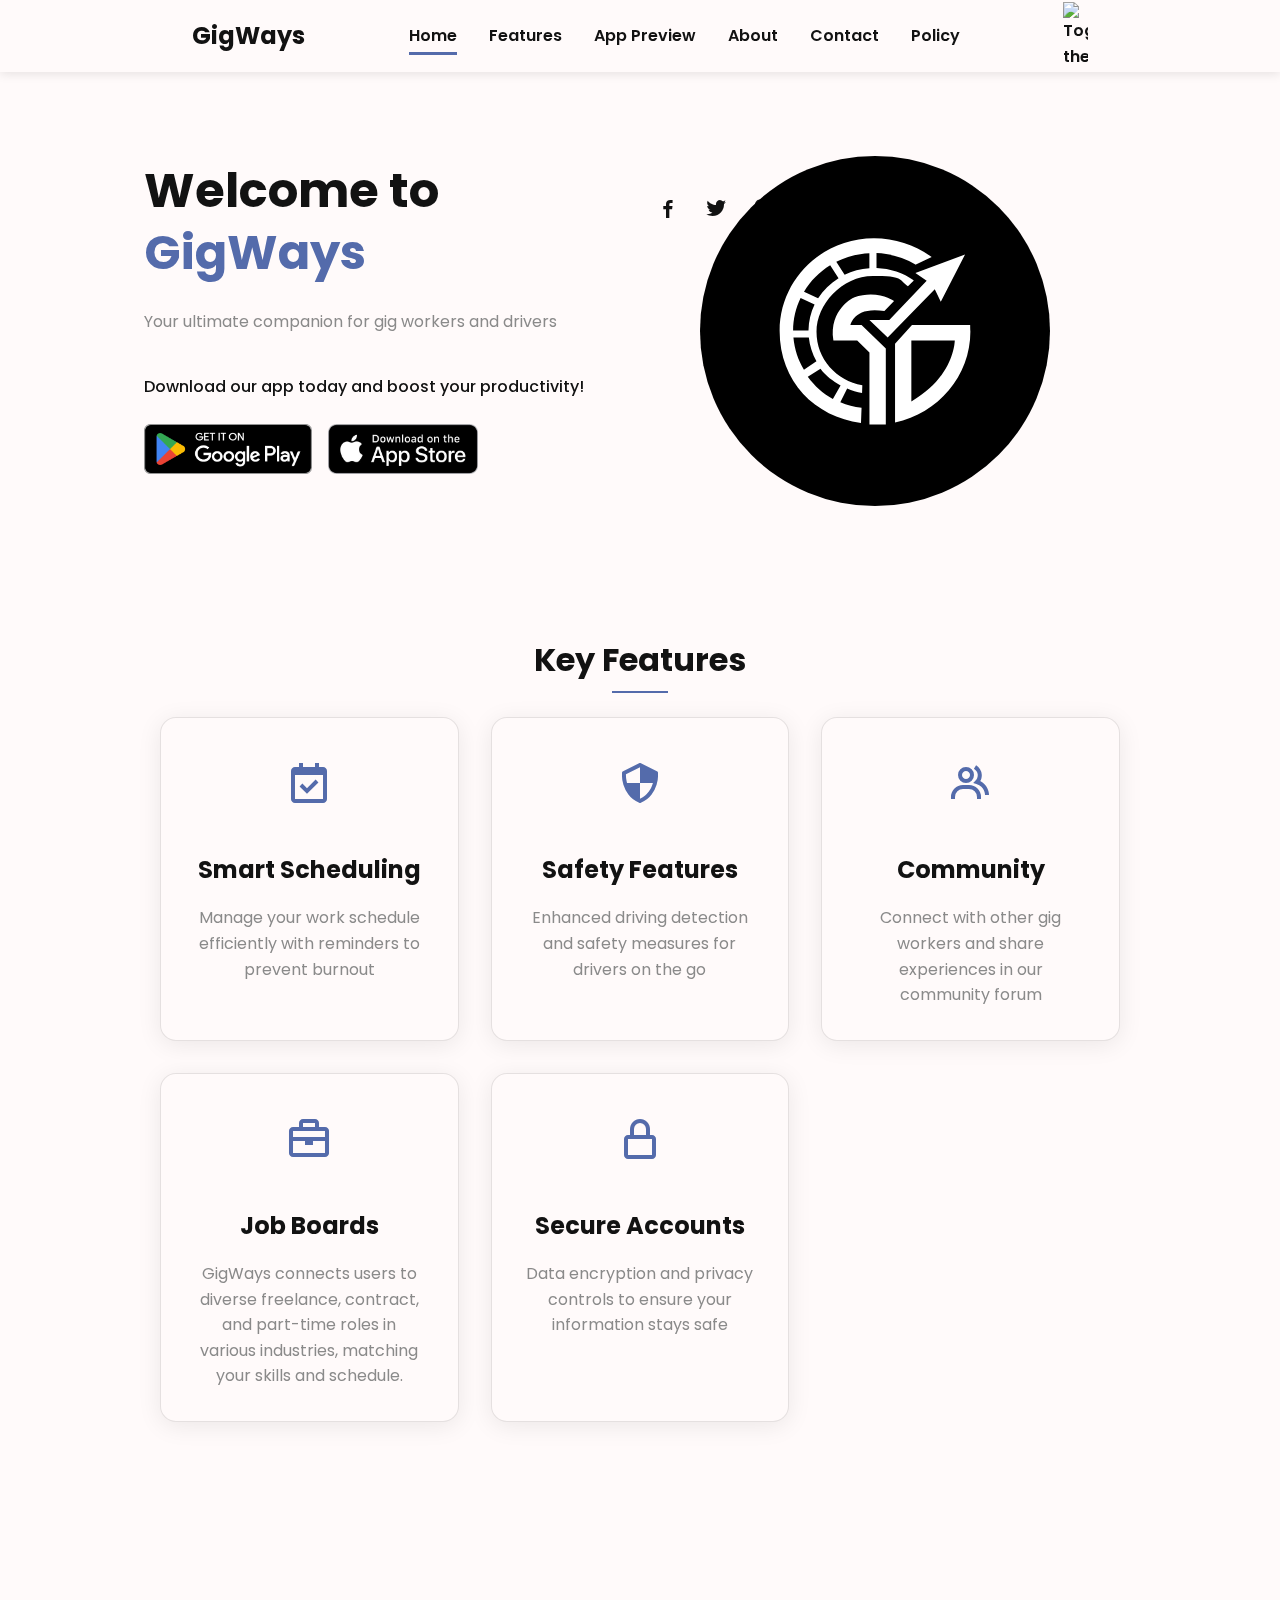
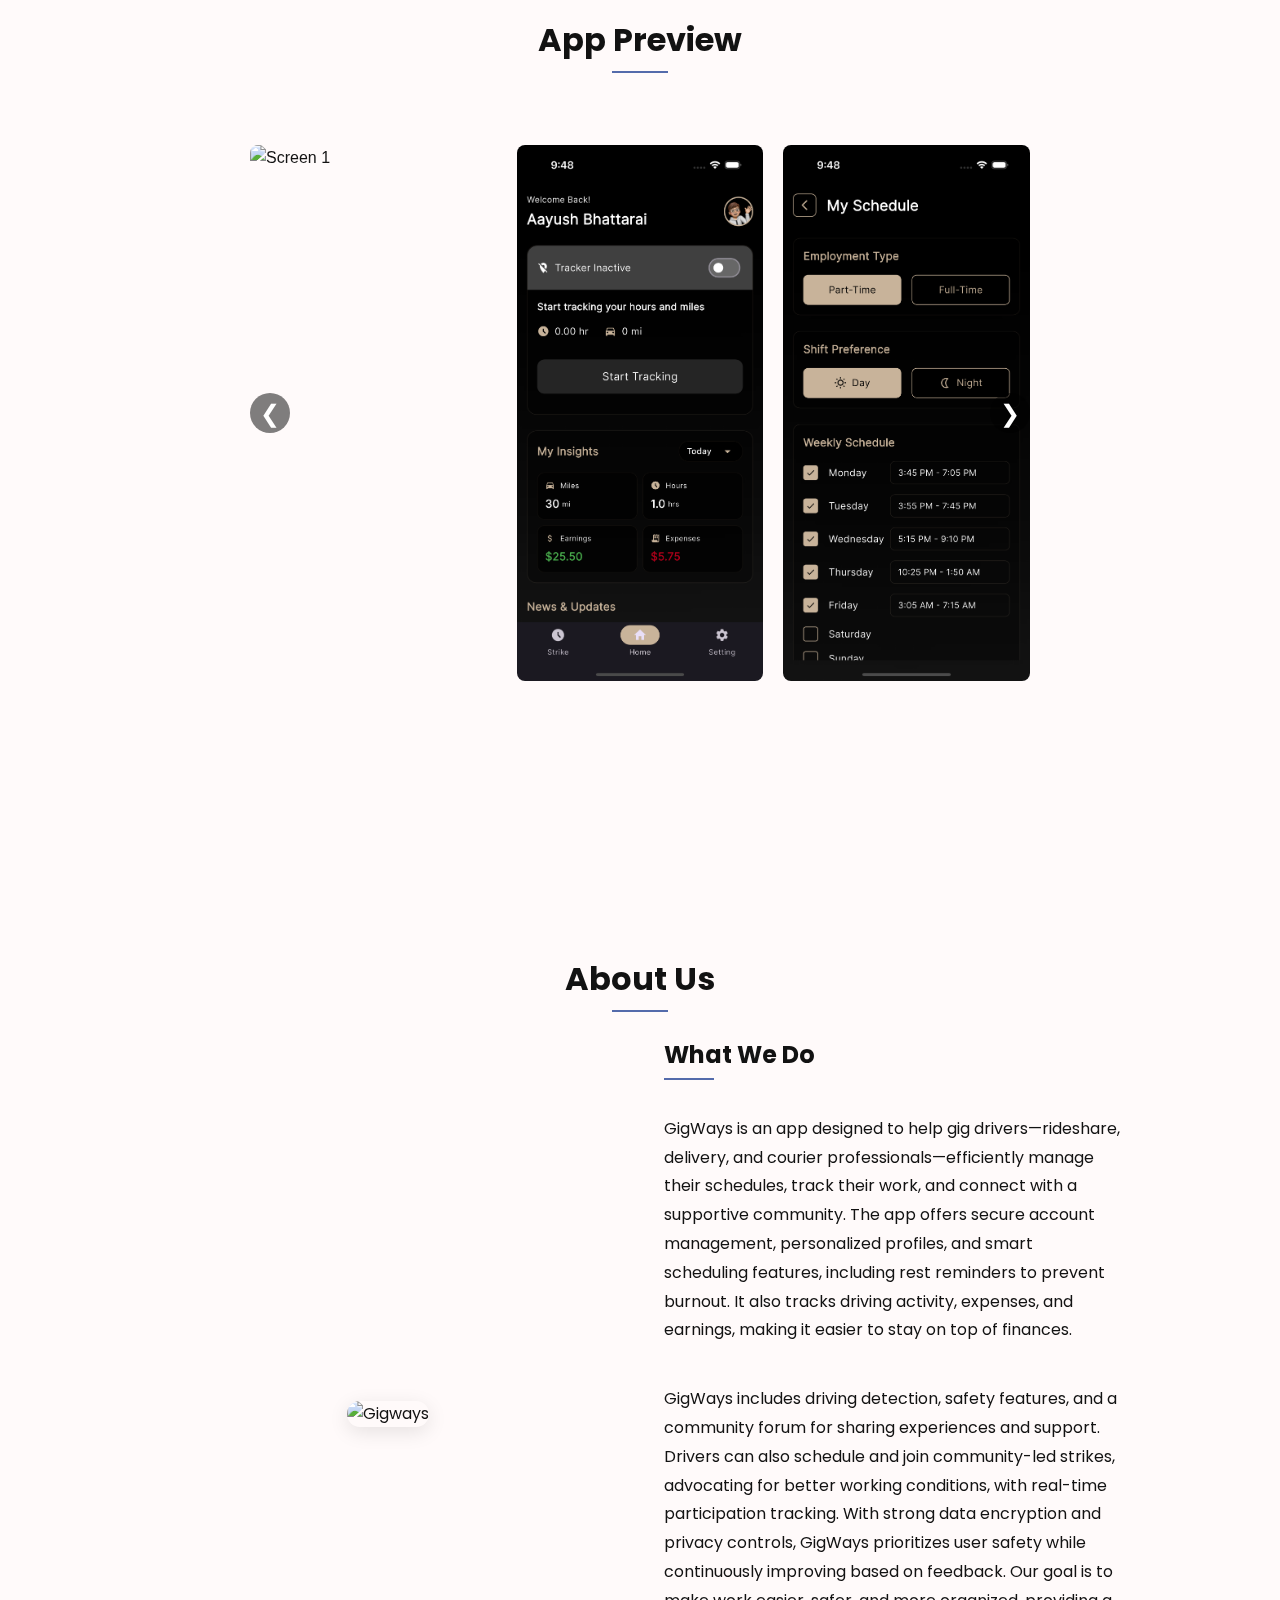
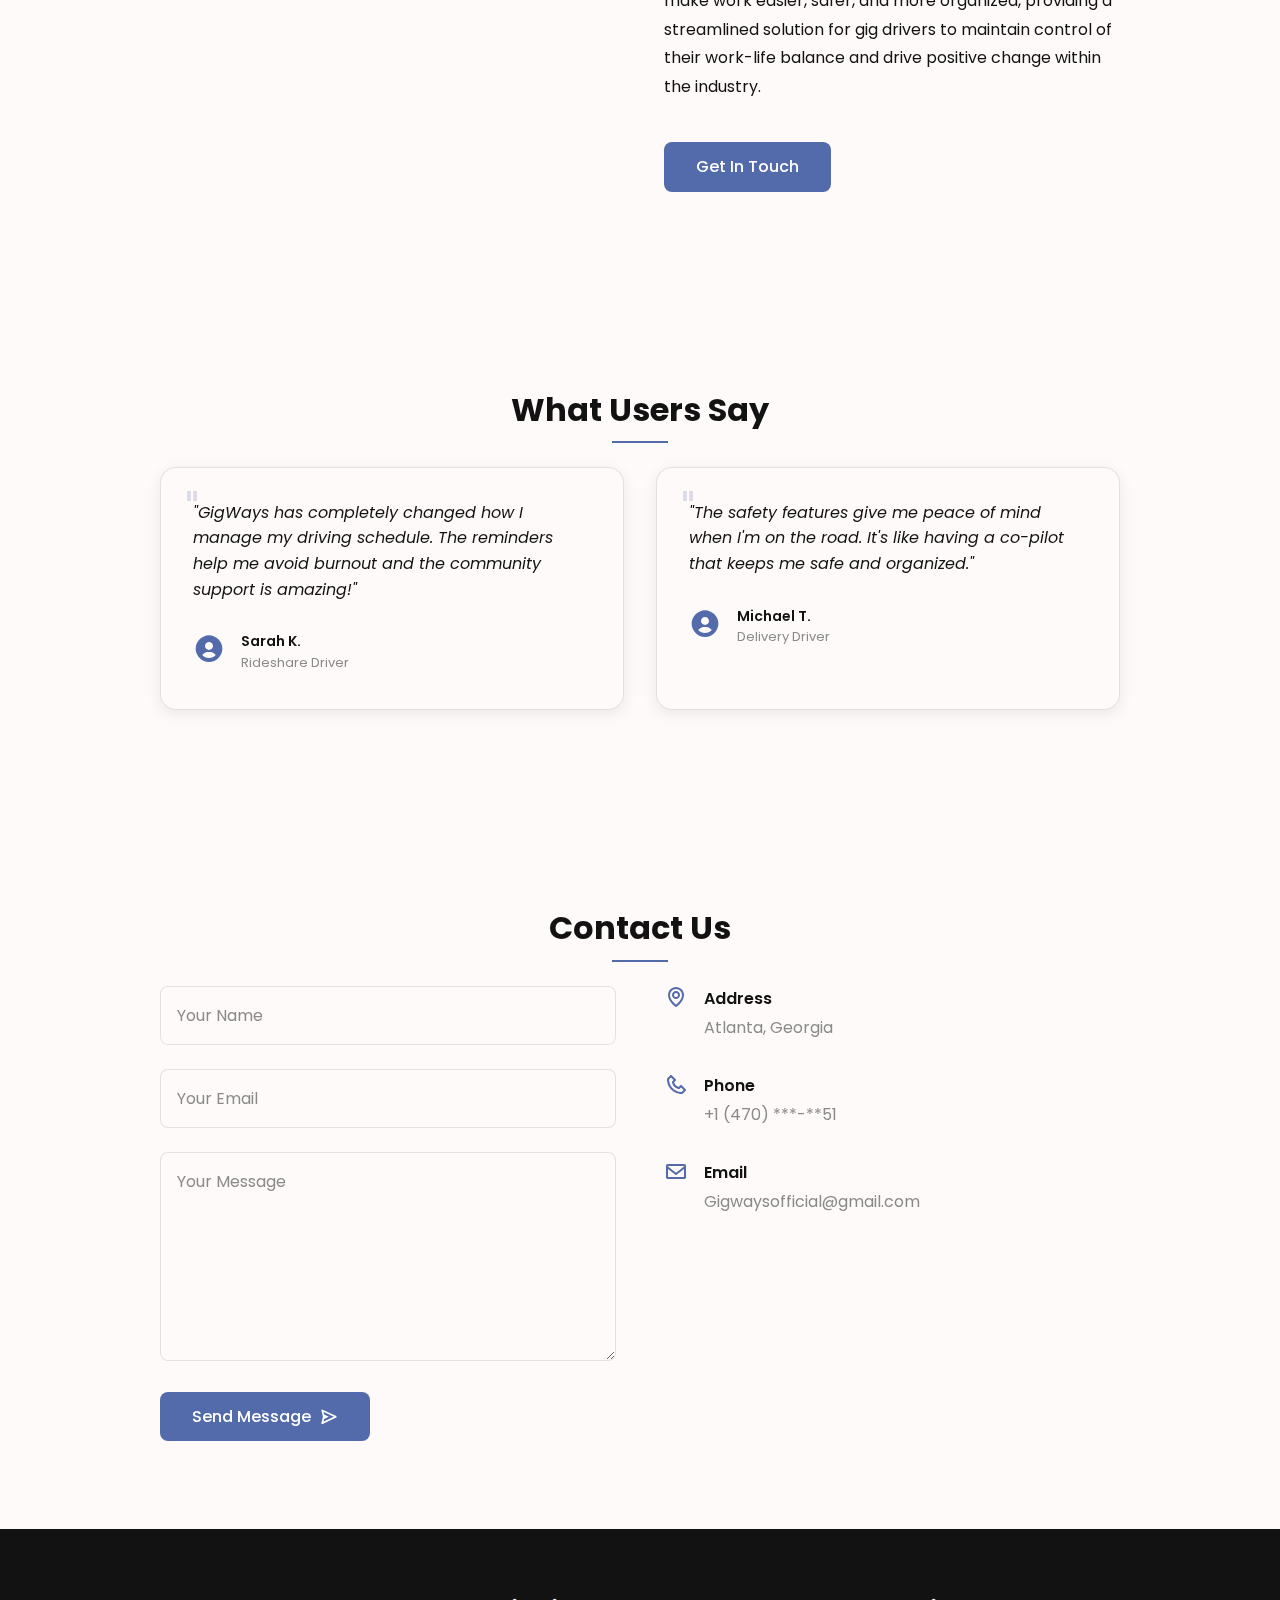
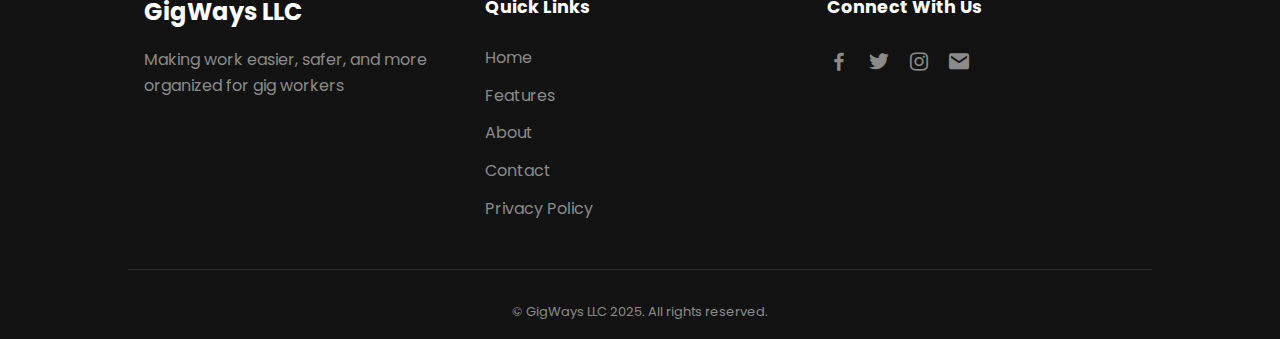
==== commit 1ea66461: "Update index.html" ====
--- a/index.html
+++ b/index.html
@@ -146,10 +146,19 @@
             <div class="feature__icon">
               <i class="bx bx-group"></i>
             </div>
-            <h3 class="feature__title">Community Support</h3>
+            <h3 class="feature__title">Community</h3>
             <p class="feature__description">
               Connect with other gig workers and share experiences in our
               community forum
+            </p>
+          </div>
+          <div class="feature__card">
+            <div class="feature__icon">
+             <i class="bx bx-briefcase"></i>
+            </div>
+            <h3 class="feature__title">Job Boards</h3>
+            <p class="feature__description">
+              GigWays connects users to diverse freelance, contract, and part-time roles in various industries, matching your skills and schedule.
             </p>
           </div>
           <div class="feature__card">
@@ -236,19 +245,10 @@
           <div class="about__content">
             <h2 class="about__subtitle">What We Do</h2>
             <p class="about__text">
-              GigWays is an app designed to help gig workers, freelancers, and
-              independent drivers manage their schedules, track work, and
-              connect with a supportive community. It offers secure account
-              management, personalized profiles, and scheduling features with
-              smart reminders to prevent burnout.
+              GigWays is an app designed to help gig drivers—rideshare, delivery, and courier professionals—efficiently manage their schedules, track their work, and connect with a supportive community. The app offers secure account management, personalized profiles, and smart scheduling features, including rest reminders to prevent burnout. It also tracks driving activity, expenses, and earnings, making it easier to stay on top of finances.
             </p>
             <p class="about__text">
-              The app also includes driving detection, safety features, and a
-              community forum for sharing experiences and support. With data
-              encryption and privacy controls, GigWays ensures user safety while
-              continuously improving based on feedback. Our goal is to make work
-              easier, safer, and more organized, providing a simple, efficient
-              solution for gig workers.
+             GigWays includes driving detection, safety features, and a community forum for sharing experiences and support. Drivers can also schedule and join community-led strikes, advocating for better working conditions, with real-time participation tracking. With strong data encryption and privacy controls, GigWays prioritizes user safety while continuously improving based on feedback. Our goal is to make work easier, safer, and more organized, providing a streamlined solution for gig drivers to maintain control of their work-life balance and drive positive change within the industry.
             </p>
             <a href="#contact" class="about__button btn">Get In Touch</a>
           </div>
@@ -356,7 +356,7 @@
               <i class="bx bx-phone contact__info-icon"></i>
               <div>
                 <h3 class="contact__info-title">Phone</h3>
-                <p class="contact__info-text">+1 (470) 530-9251</p>
+                <p class="contact__info-text">+1 (470) ***-**51</p>
               </div>
             </div>
             <div class="contact__info-item">
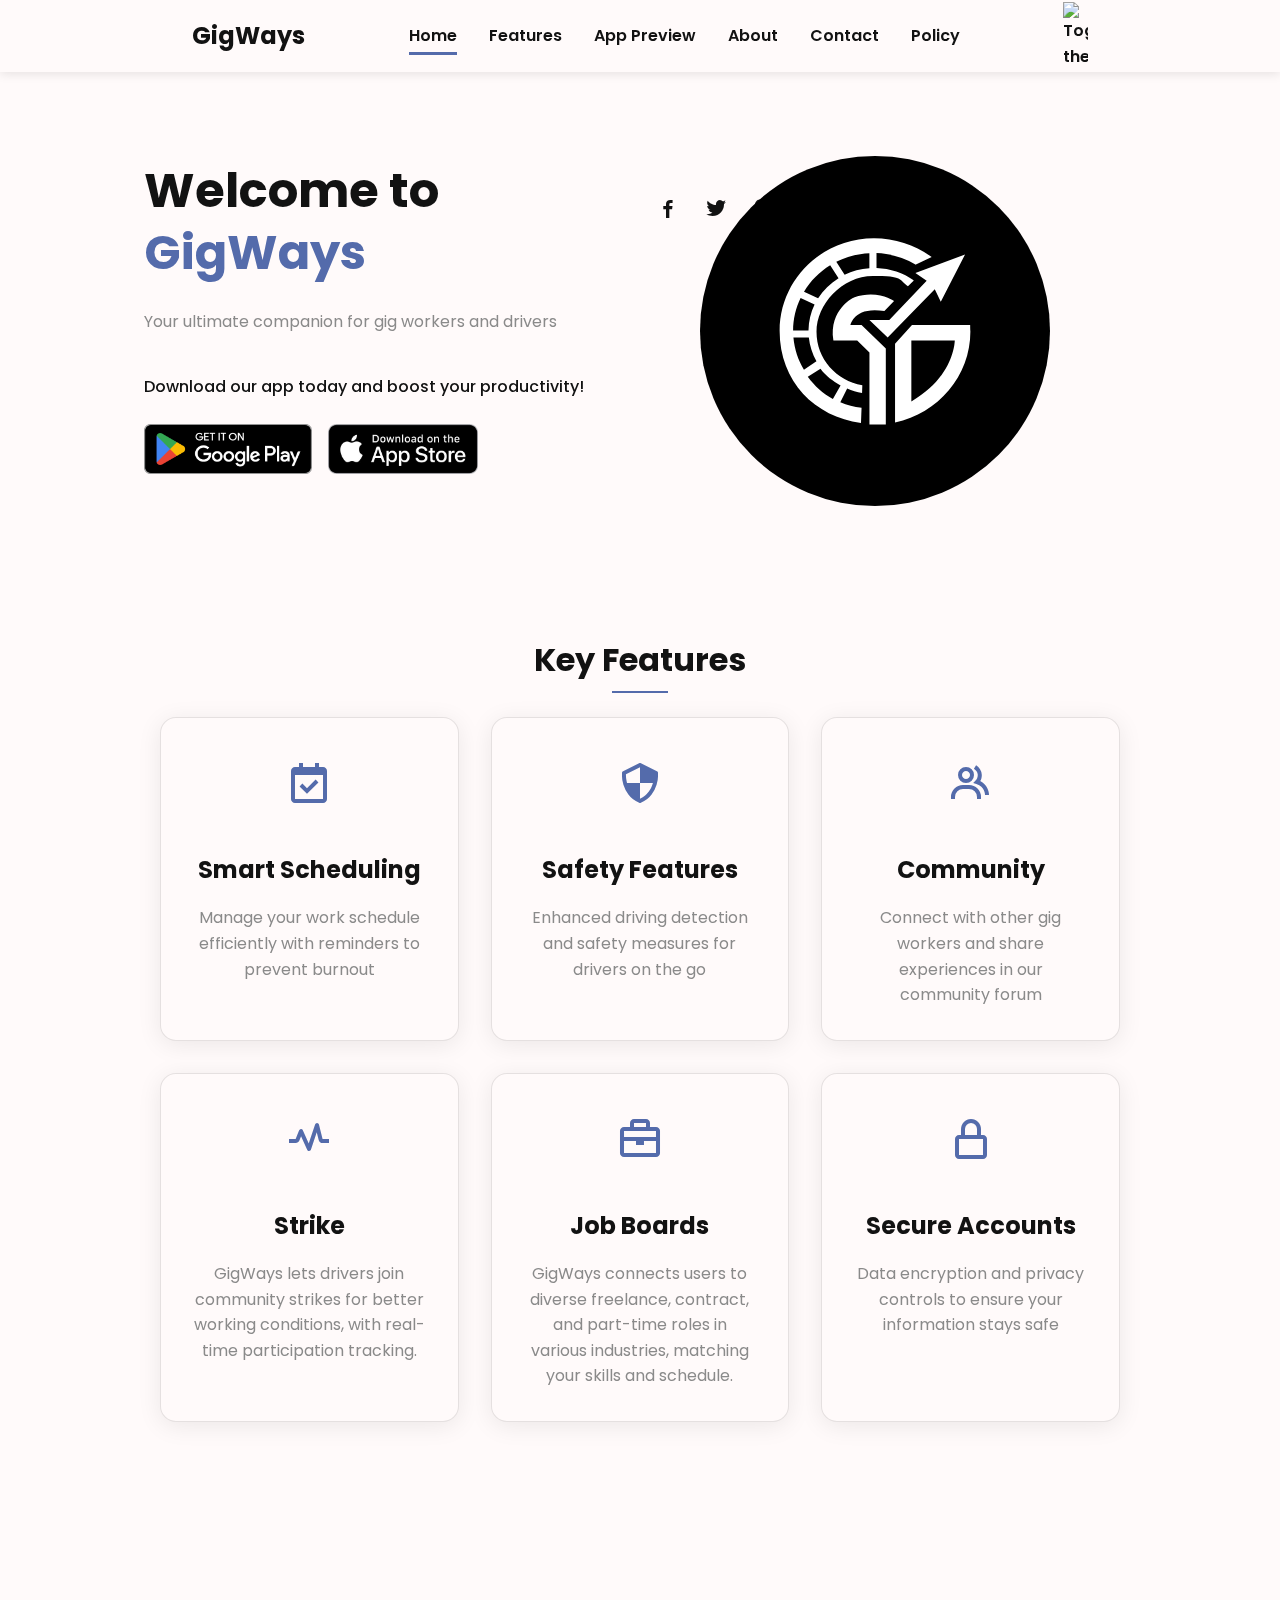
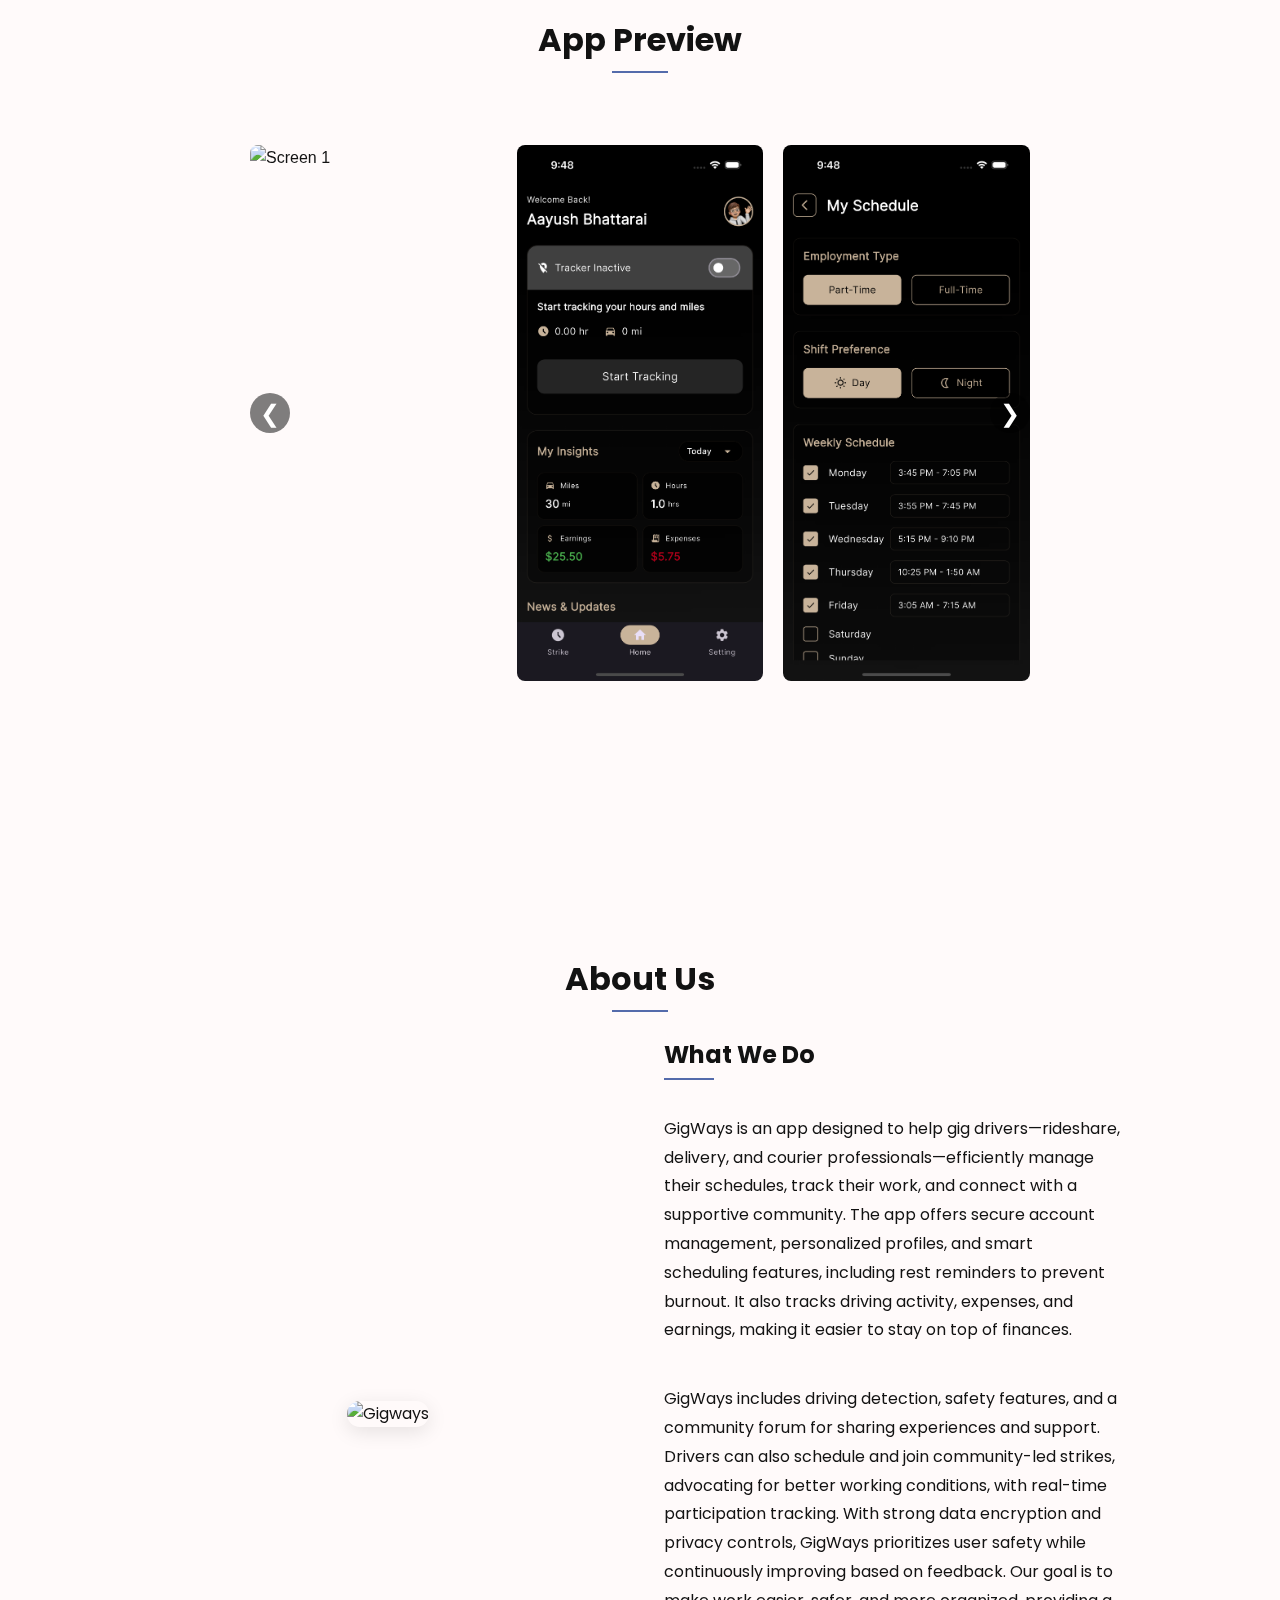
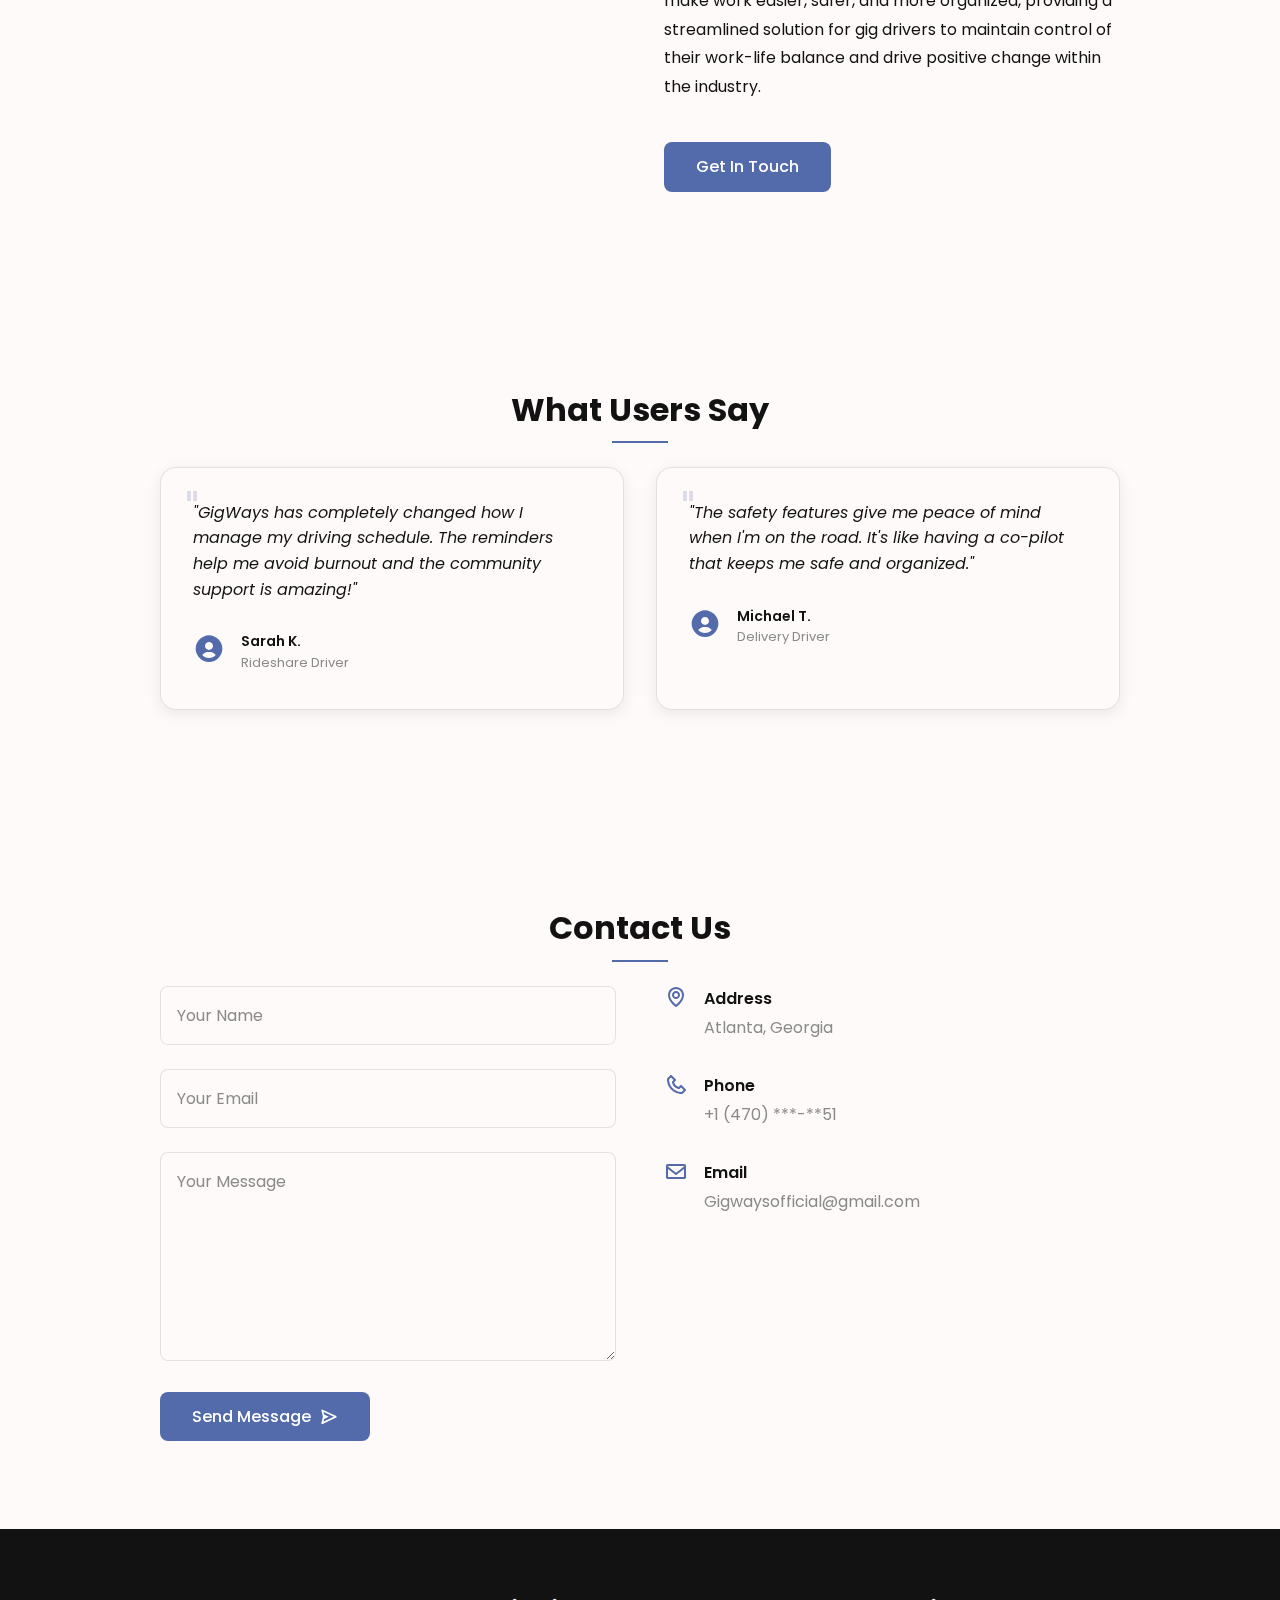
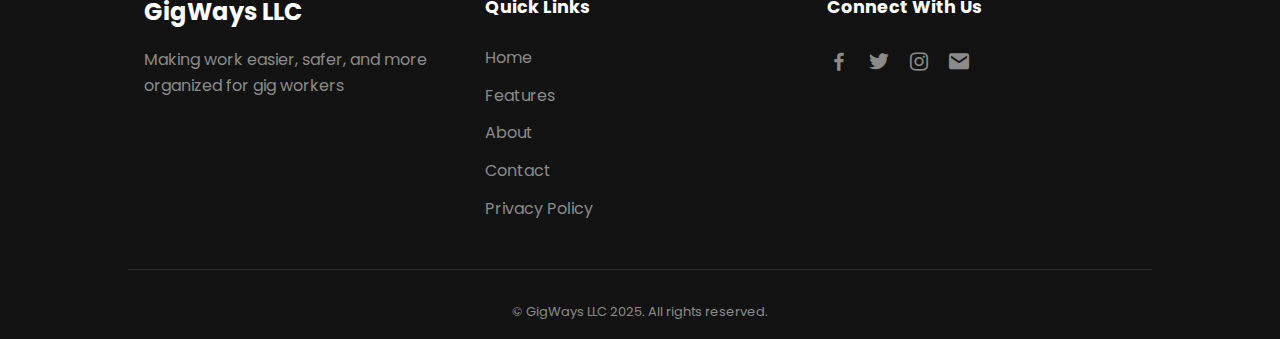
==== commit 35eeaec8: "Update index.html" ====
--- a/index.html
+++ b/index.html
@@ -152,6 +152,15 @@
               community forum
             </p>
           </div>
+            <div class="feature__card">
+            <div class="feature__icon">
+              <i class="bx bx-pulse"></i>
+            </div>
+            <h3 class="feature__title">Strike</h3>
+            <p class="feature__description">
+              GigWays lets drivers join community strikes for better working conditions, with real-time participation tracking.
+            </p>
+          </div>
           <div class="feature__card">
             <div class="feature__icon">
              <i class="bx bx-briefcase"></i>
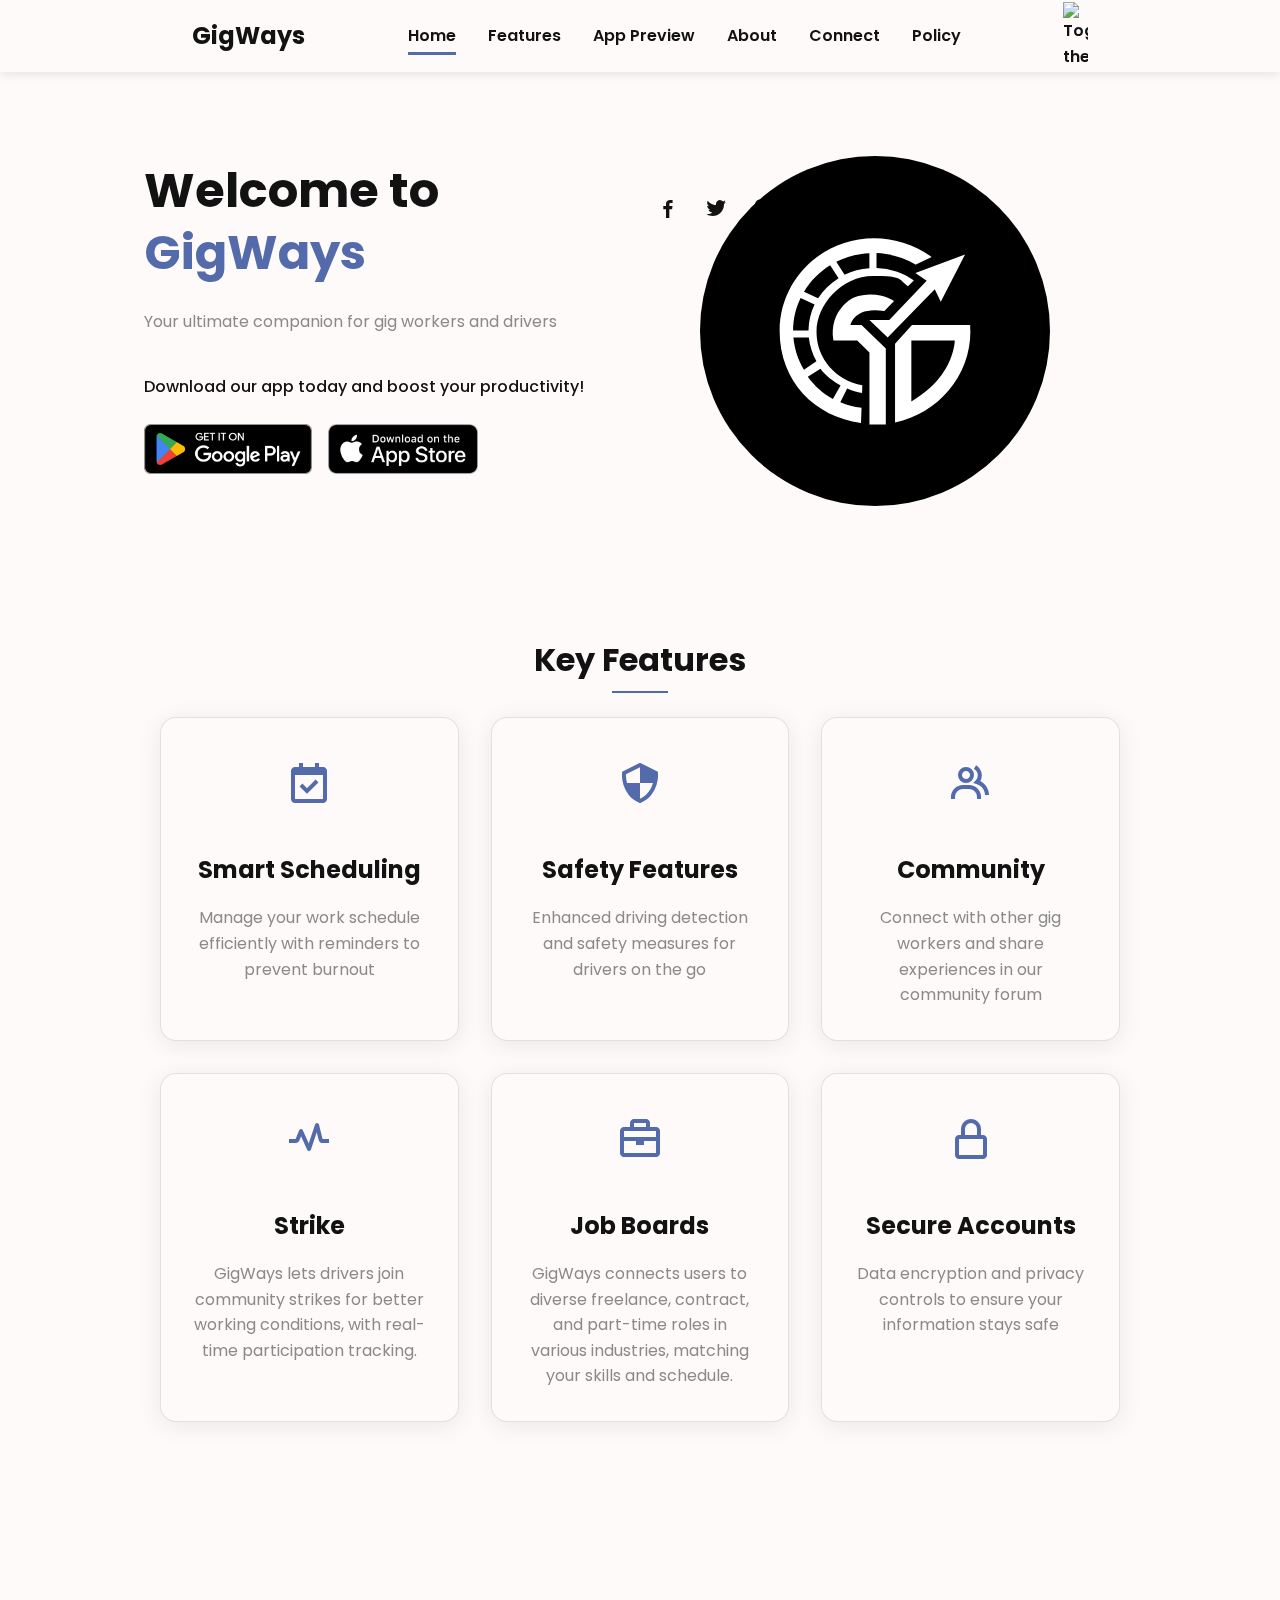
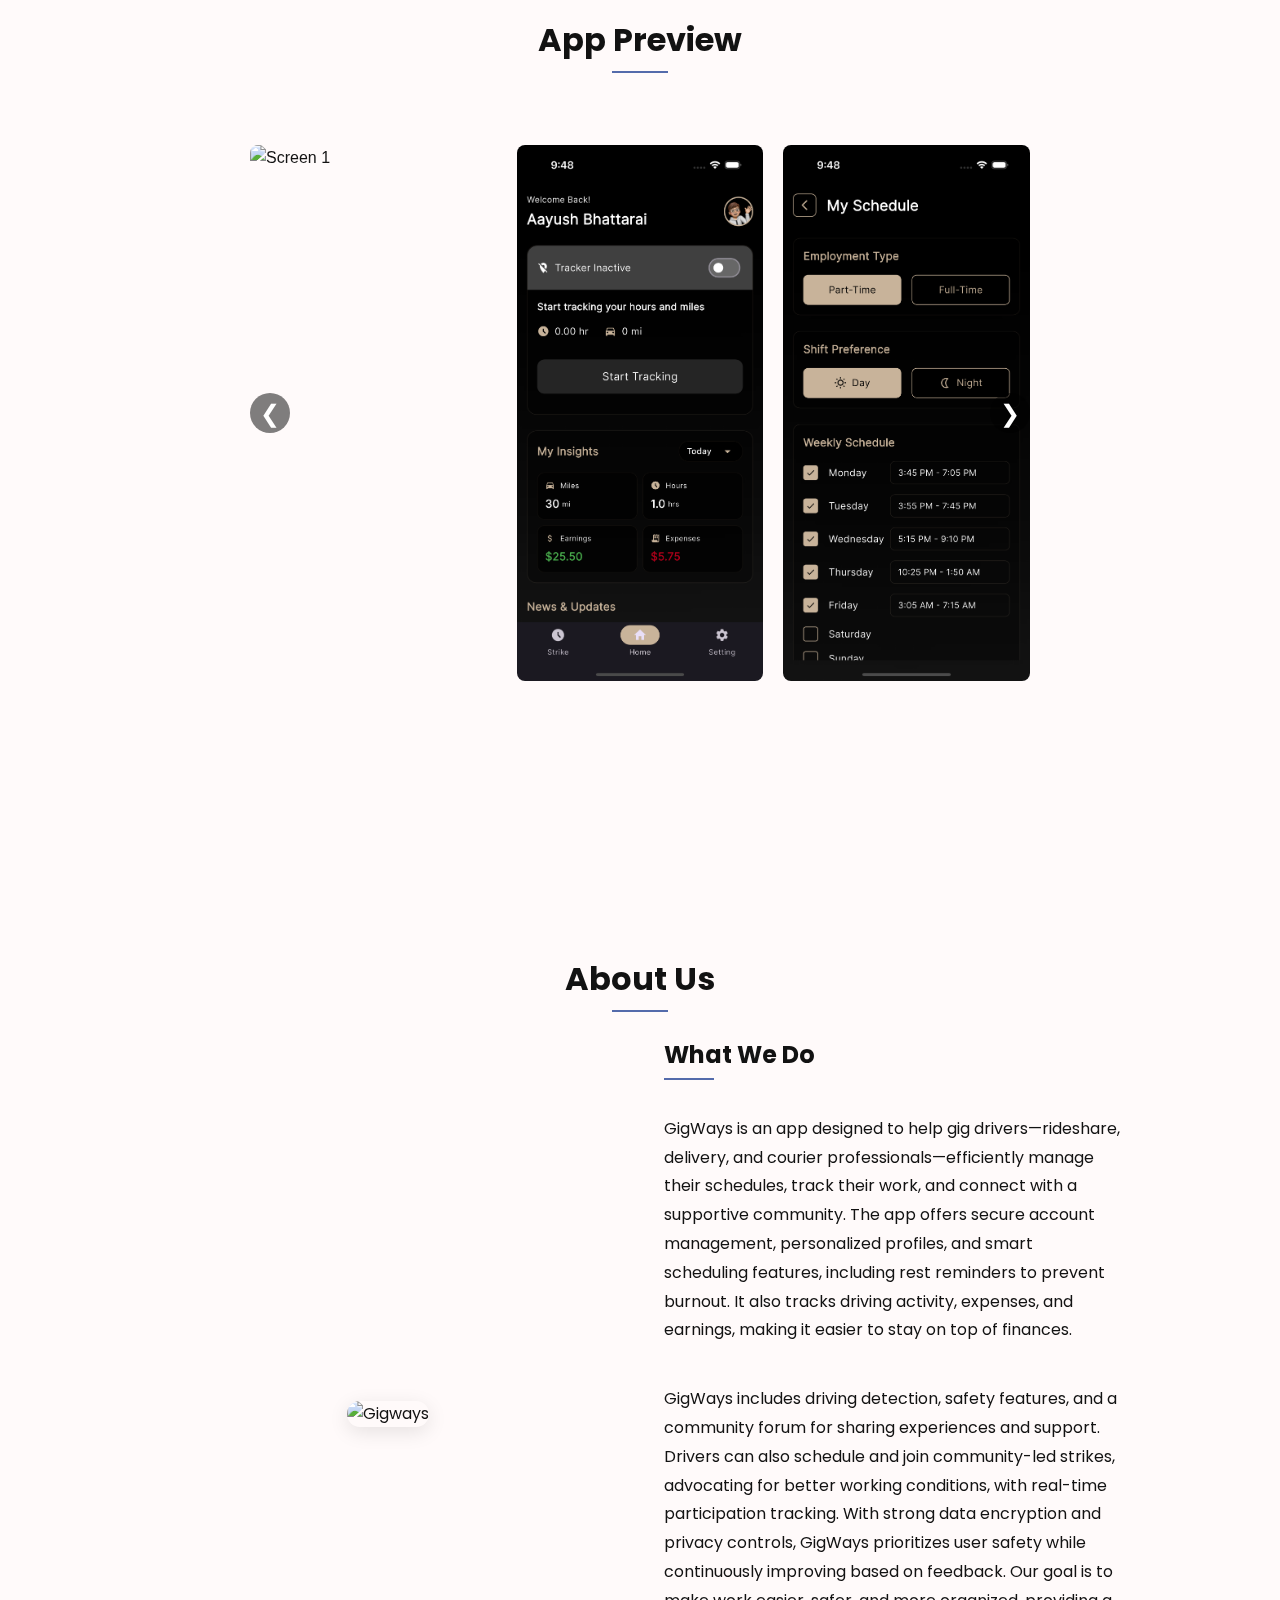
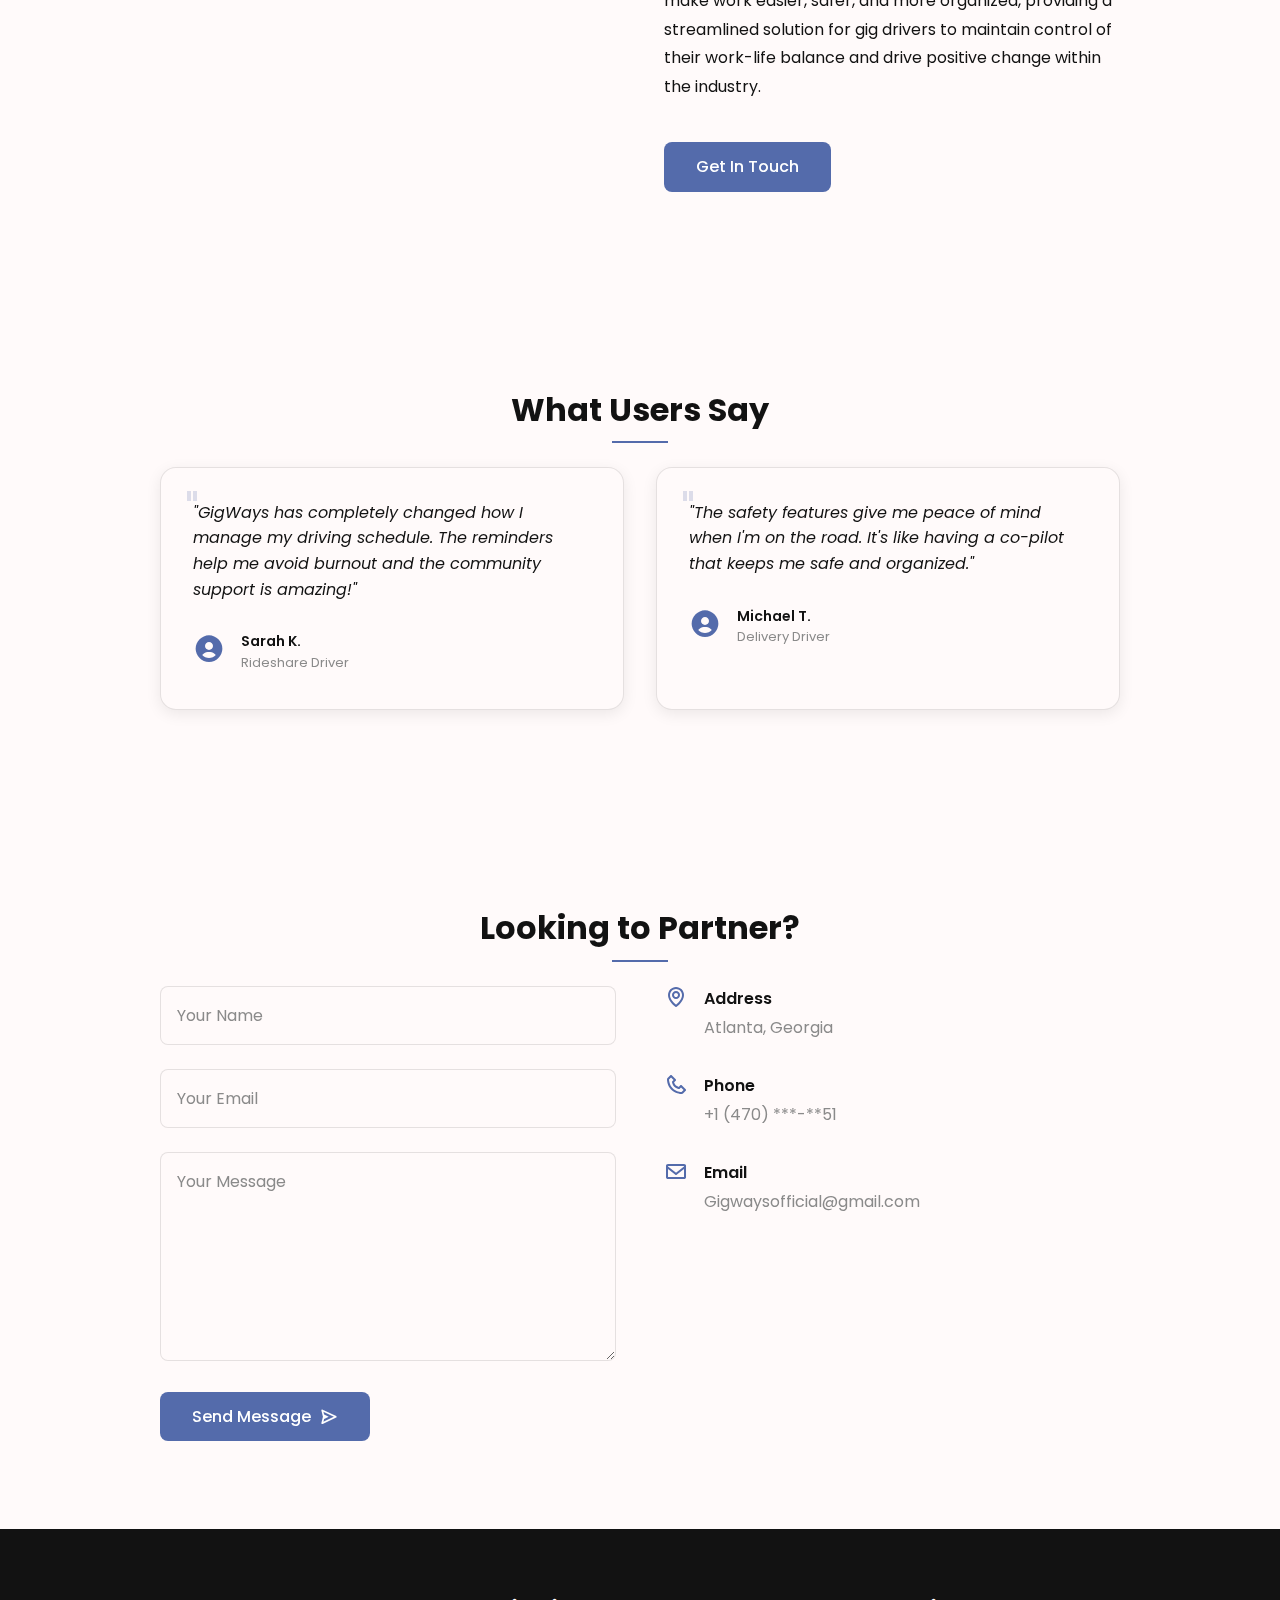
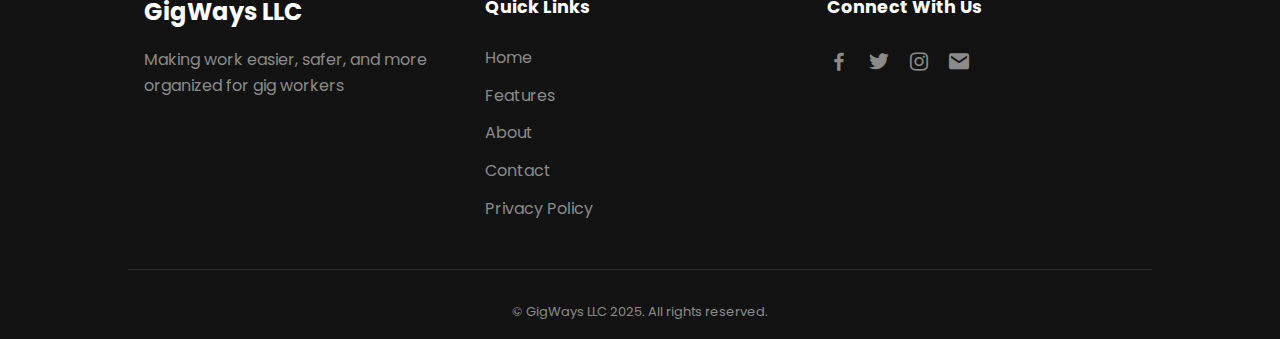
==== commit 4d558e1a: "Update index.html" ====
--- a/index.html
+++ b/index.html
@@ -39,7 +39,7 @@
               <a href="#about" class="nav__link">About</a>
             </li>
             <li class="nav__item">
-              <a href="#contact" class="nav__link">Contact</a>
+              <a href="#contact" class="nav__link">Connect</a>
             </li>
             <li class="nav__item">
               <a href="privacy-policy.html" class="nav__link">Policy</a>
@@ -70,8 +70,8 @@
               Download our app today and boost your productivity!
             </p>
             <div class="home__download">
-              <a
-                href="https://play.google.com/store/apps/details?id=your.app.id"
+                <a onclick="alert('App is coming soon!'); return false;"
+                href="#"
                 class="download__link"
               >
                 <img
@@ -80,8 +80,8 @@
                   class="download__img"
                 />
               </a>
-              <a
-                href="https://apps.apple.com/app/idYOUR_APP_ID"
+                <a onclick="alert('App is coming soon!'); return false;"
+                href="#"
                 class="download__link"
               >
                 <img
@@ -308,7 +308,7 @@
 
       <!--===== CONTACT =====-->
       <section class="contact section" id="contact">
-        <h2 class="section-title">Contact Us</h2>
+        <h2 class="section-title">Looking to Partner?</h2>
         <div class="contact__container bd-grid">
           <form
             id="my-form"
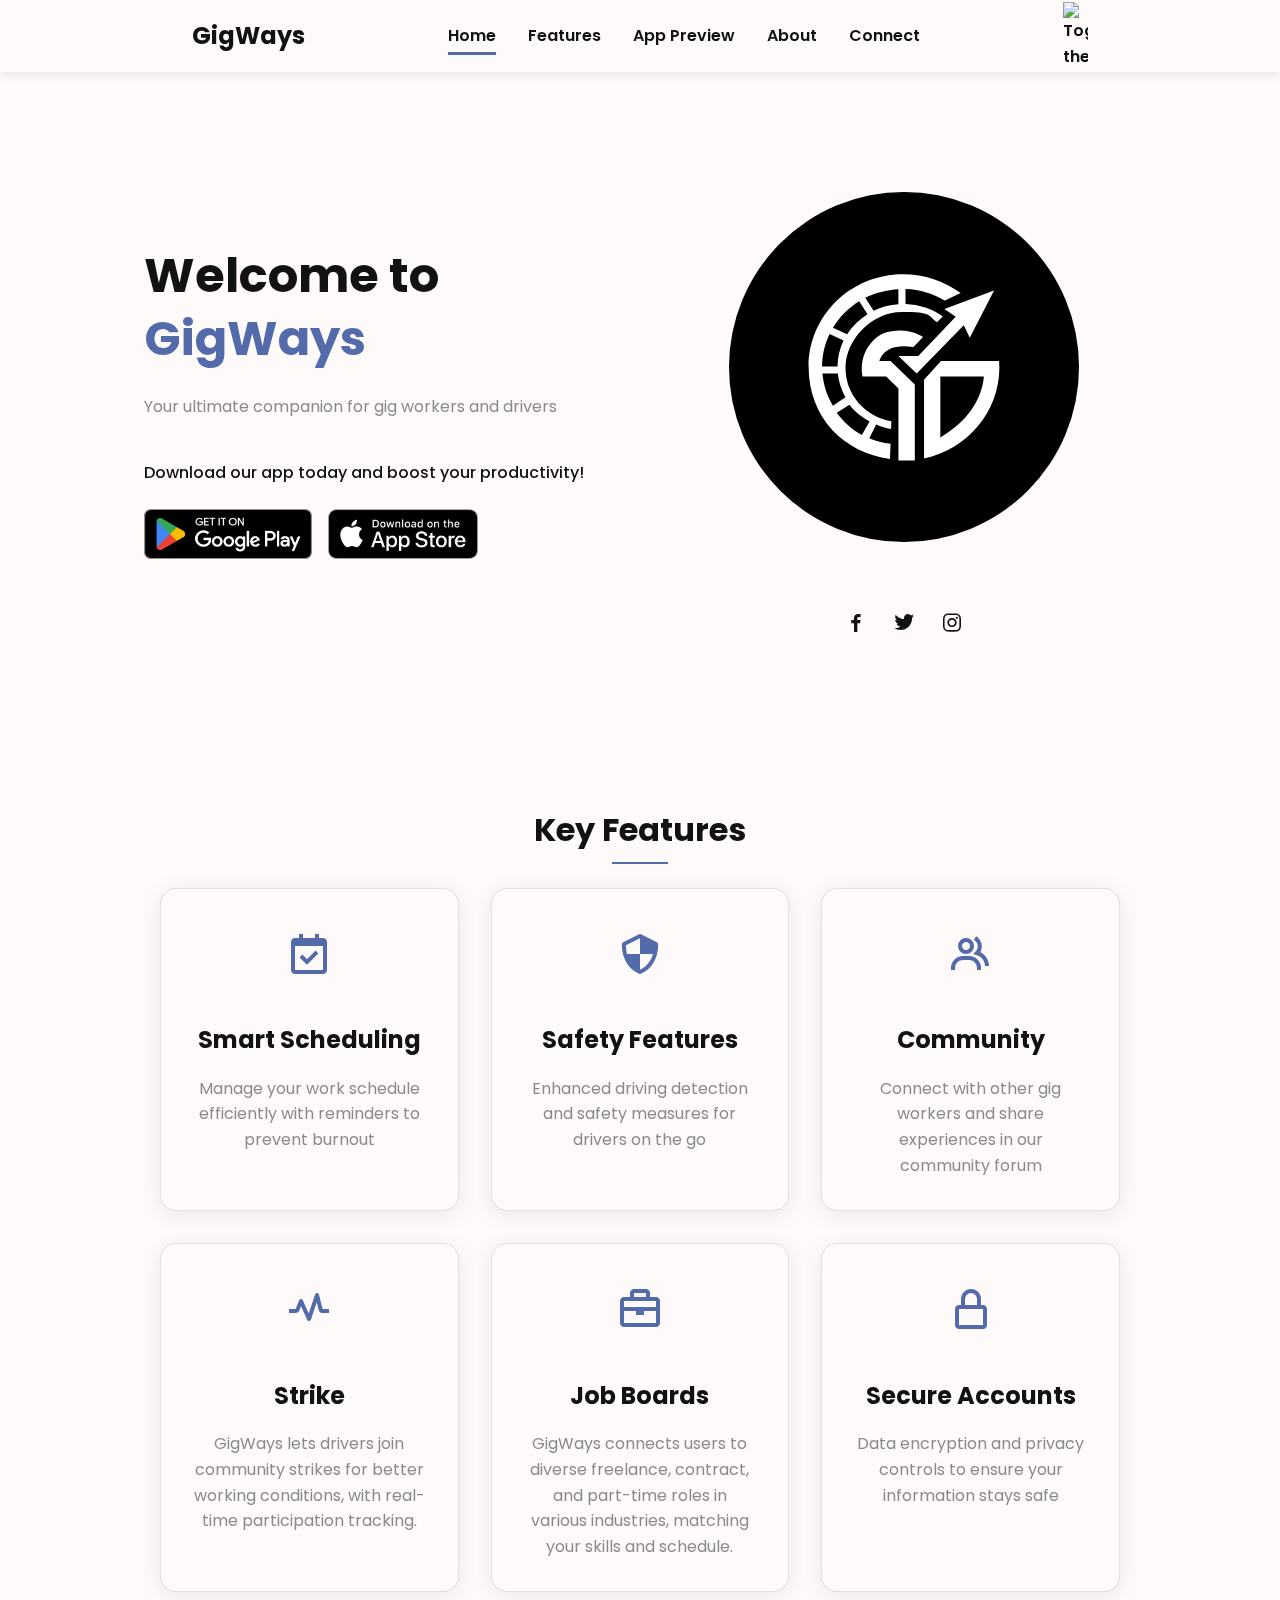
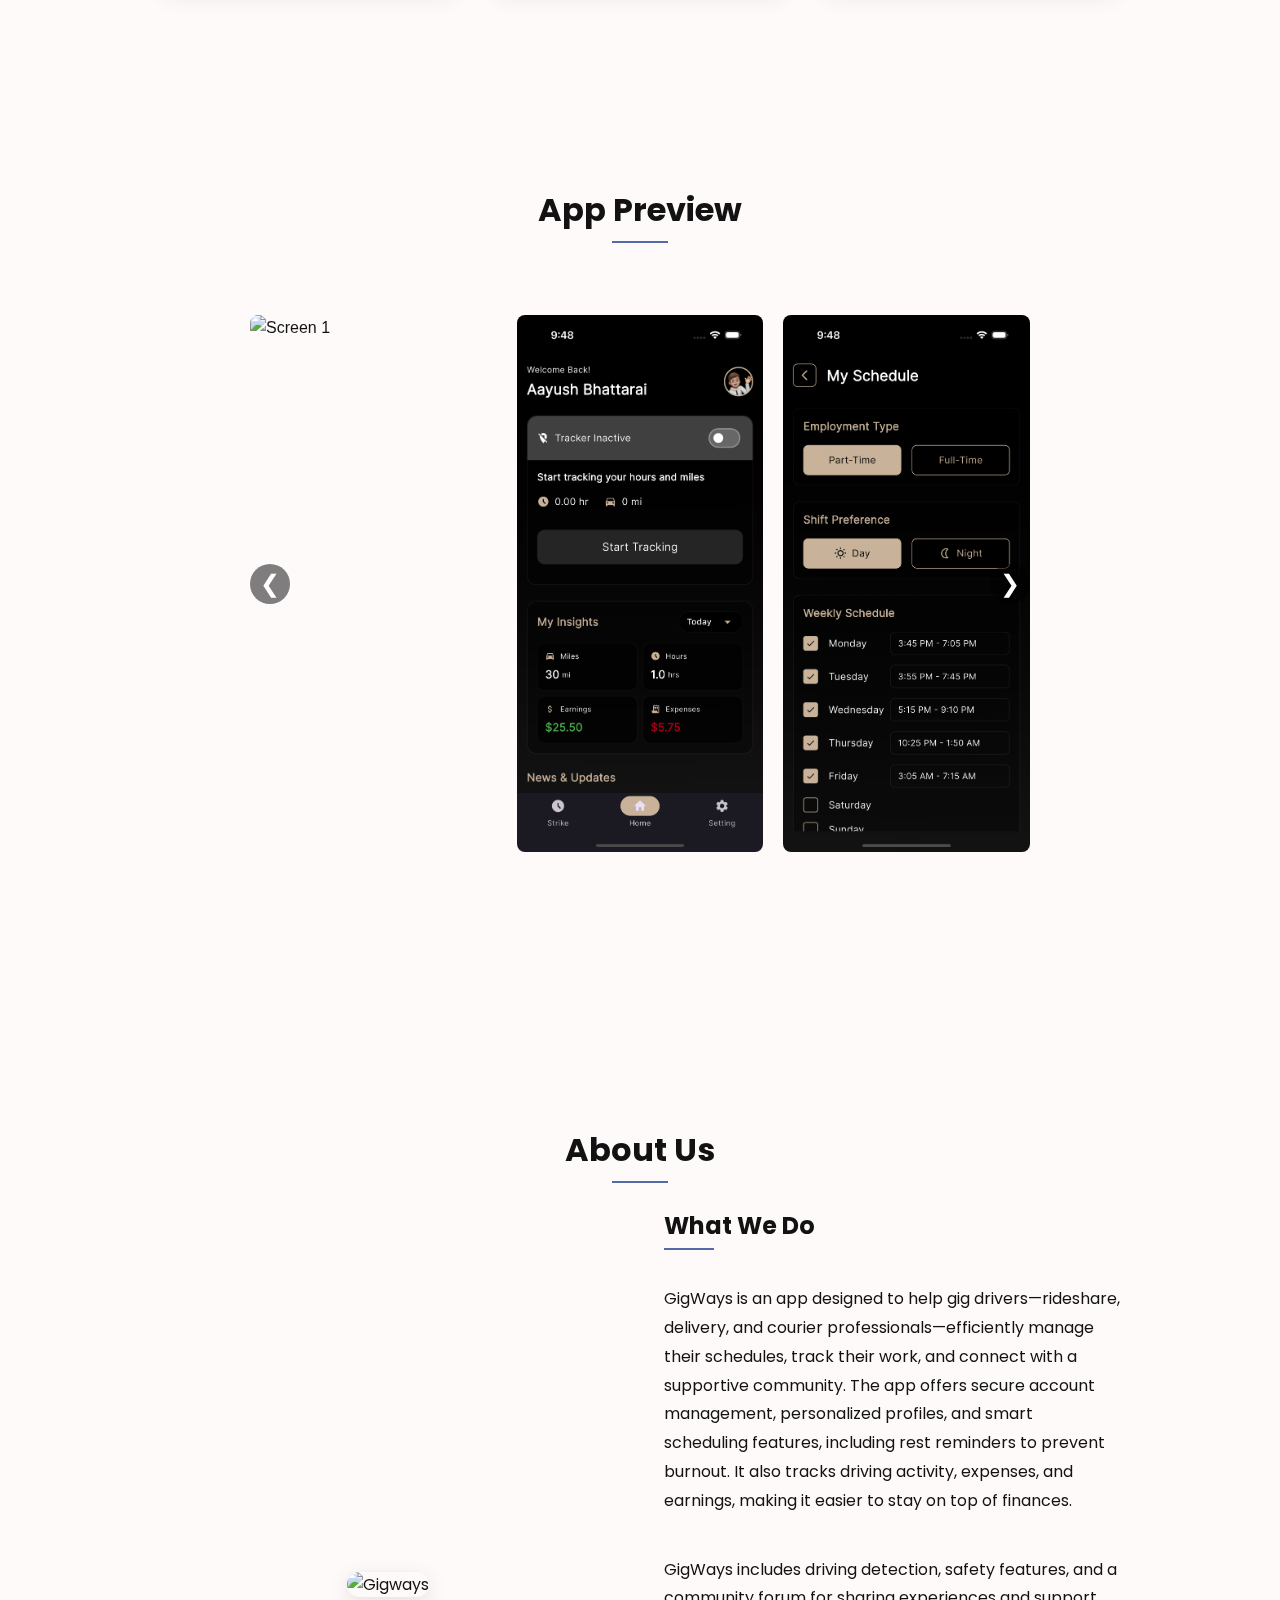
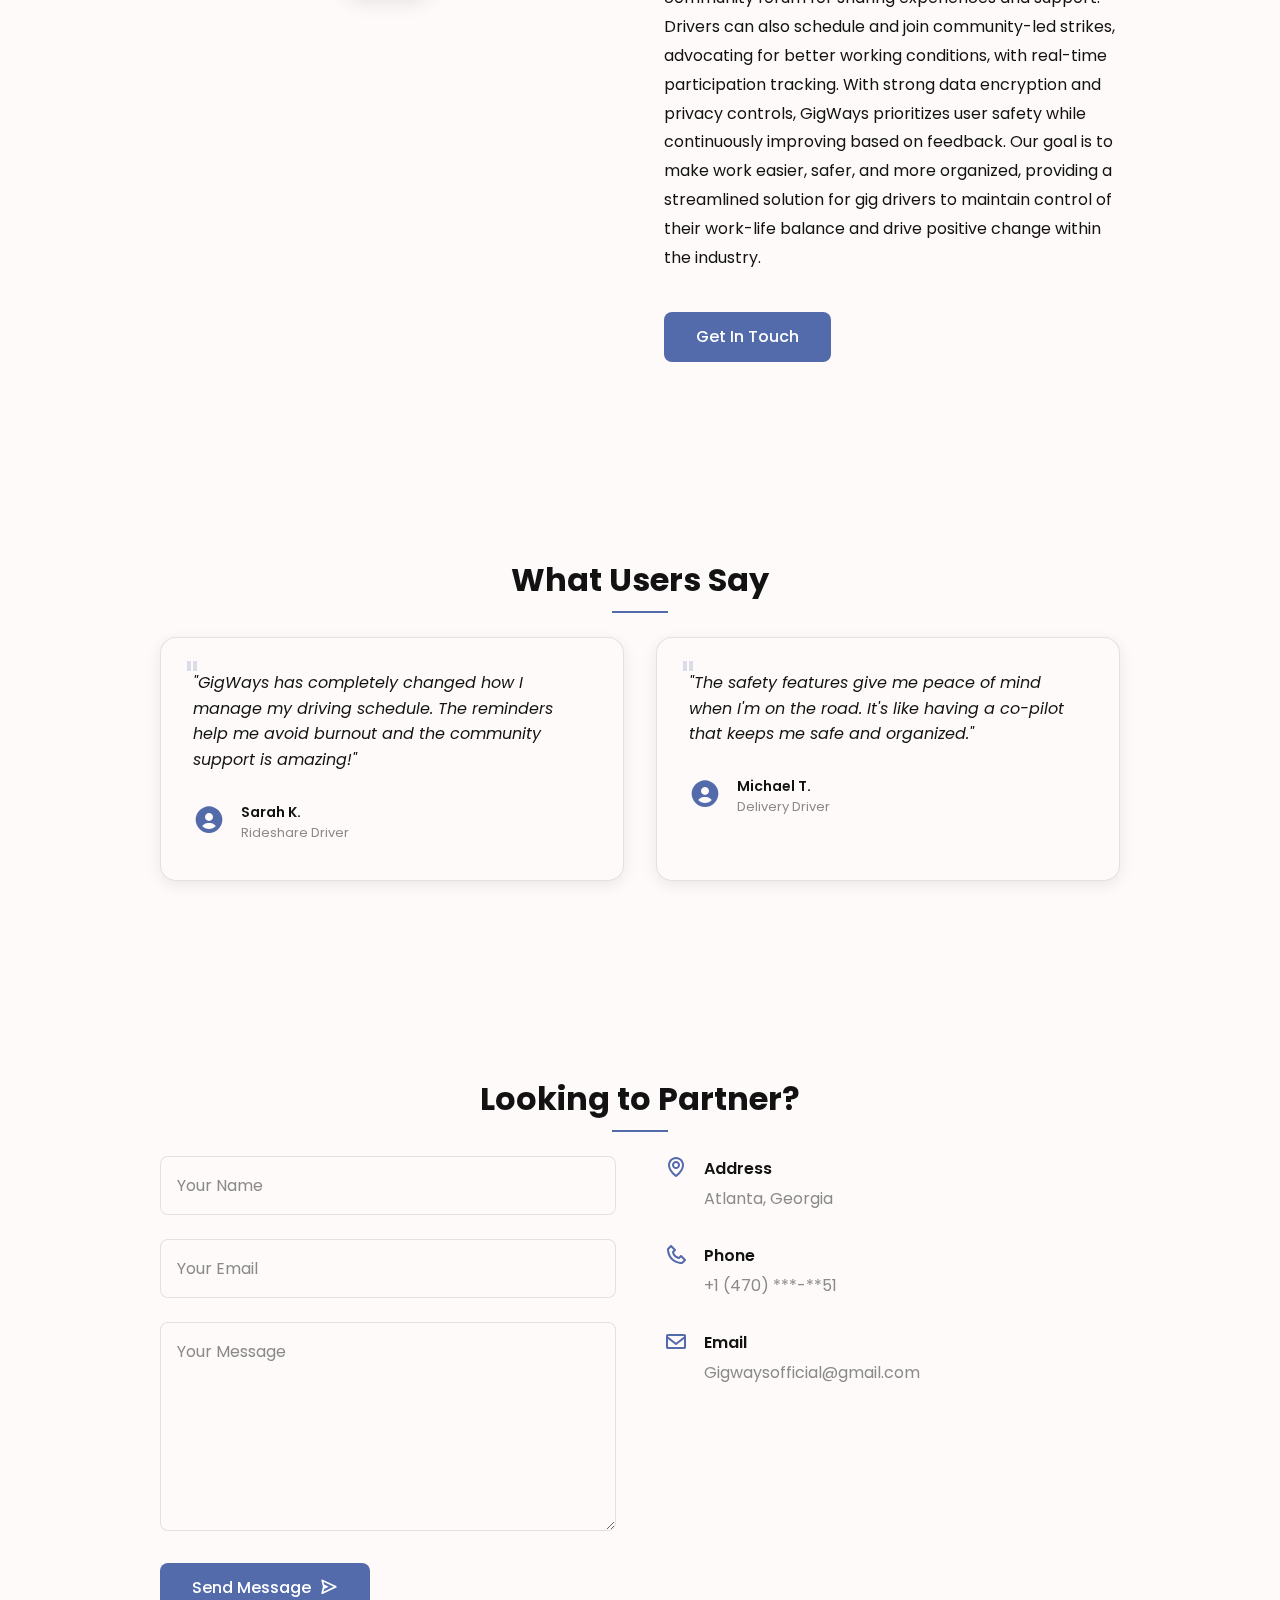
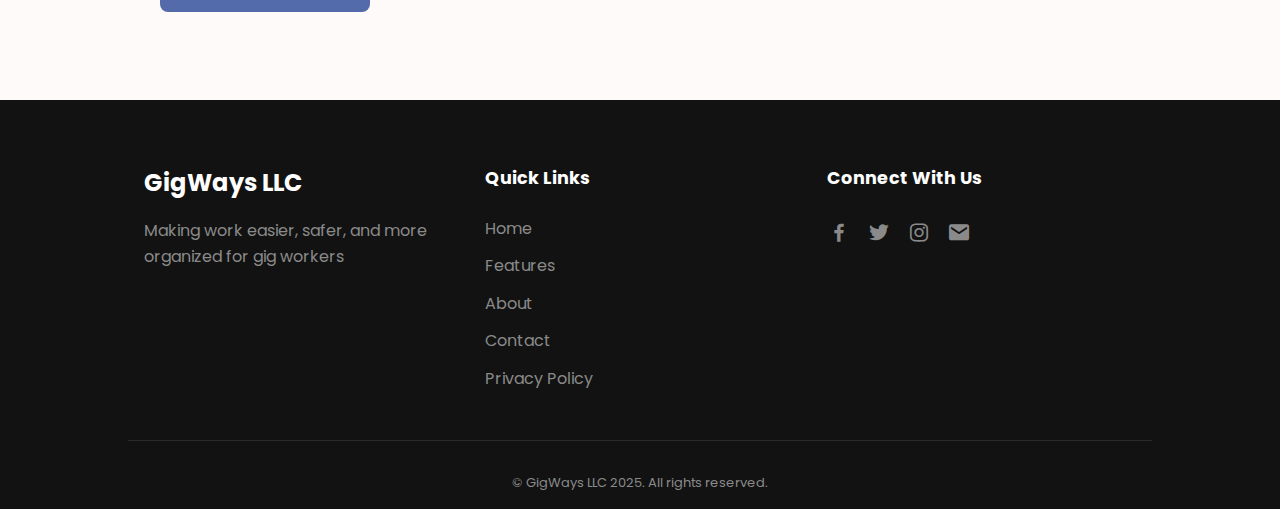
==== commit e1e4159f: "Refactor layout in index.html to group logo and social icons under a new home__right div; update sty" ====
--- a/index.html
+++ b/index.html
@@ -41,9 +41,9 @@
             <li class="nav__item">
               <a href="#contact" class="nav__link">Connect</a>
             </li>
-            <li class="nav__item">
+<!--             <li class="nav__item">
               <a href="privacy-policy.html" class="nav__link">Policy</a>
-            </li>
+            </li> -->
           </ul>
         </div>
         <div class="theme">
@@ -93,28 +93,30 @@
             </div>
           </div>
         </div>
-        <div class="home__social">
-          <a
-            href="https://www.facebook.com/profile.php?id=61563875650279"
-            class="home__social-icon"
-          >
-            <i class="bx bxl-facebook"></i>
-          </a>
-          <a
-            href="https://x.com/i/flow/single_sign_on"
-            class="home__social-icon"
-          >
-            <i class="bx bxl-twitter"></i>
-          </a>
-          <a
-            href="https://www.instagram.com/kasxerofficials/"
-            class="home__social-icon"
-          >
-            <i class="bx bxl-instagram"></i>
-          </a>
-        </div>
-        <div class="home__img">
-          <img src="assets/img/logo.svg" alt="GigWays Logo" />
+        <div class="home__right">
+          <div class="home__img">
+            <img src="assets/img/logo.svg" alt="GigWays Logo" />
+          </div>
+          <div class="home__social">
+            <a
+              href="https://www.facebook.com/profile.php?id=61574801146211"
+              class="home__social-icon"
+            >
+              <i class="bx bxl-facebook"></i>
+            </a>
+            <a
+              href="https://x.com/i/flow/single_sign_on"
+              class="home__social-icon"
+            >
+              <i class="bx bxl-twitter"></i>
+            </a>
+            <a
+              href="https://www.instagram.com/"
+              class="home__social-icon"
+            >
+              <i class="bx bxl-instagram"></i>
+            </a>
+          </div>
         </div>
       </section>
 
@@ -407,7 +409,7 @@
           <h3 class="footer__subtitle">Connect With Us</h3>
           <div class="footer__social">
             <a
-              href="https://www.facebook.com/profile.php?id=61563875650279"
+              href="https://www.facebook.com/profile.php?id=61574801146211"
               class="footer__icon"
               ><i class="bx bxl-facebook"></i
             ></a>
@@ -415,7 +417,7 @@
               ><i class="bx bxl-twitter"></i
             ></a>
             <a
-              href="https://www.instagram.com/kasxerofficials/"
+              href="https://www.instagram.com/"
               class="footer__icon"
               ><i class="bx bxl-instagram"></i
             ></a>
--- a/assets/css/styles.css
+++ b/assets/css/styles.css
@@ -297,6 +297,14 @@
   padding: 0 var(--mb-2);
 }
 
+.home__right {
+  display: flex;
+  flex-direction: column;
+  align-items: center;
+  justify-content: center;
+  margin: 0 auto;
+}
+
 .home__title {
   font-size: var(--big-font-size);
   margin-bottom: var(--mb-3);
@@ -316,9 +324,11 @@
 
 .home__social {
   display: flex;
+  flex-direction: row;
   justify-content: center;
   gap: var(--mb-3);
   margin-top: var(--mb-4);
+  z-index: var(--z-fixed);
 }
 
 .home__social-icon {
@@ -801,6 +811,10 @@
     padding: 6rem 0 2rem;
   }
   
+  .home__right {
+    margin-top: var(--mb-4);
+  }
+  
   .home__social {
     gap: 1.5rem;
   }
@@ -856,15 +870,20 @@
     text-align: left;
   }
   
-  .home__social {
-    justify-content: flex-start;
-  }
-  
-  .home__img {
-    position: absolute;
+  .home__right {
     right: 10%;
     bottom: 0;
     width: 350px;
+  }
+  
+  .home__social {
+    justify-content: center;
+    margin-top: var(--mb-4);
+  }
+  
+  .home__img {
+    width: 350px;
+    margin-bottom: var(--mb-4);
   }
   
   .home__cta {
